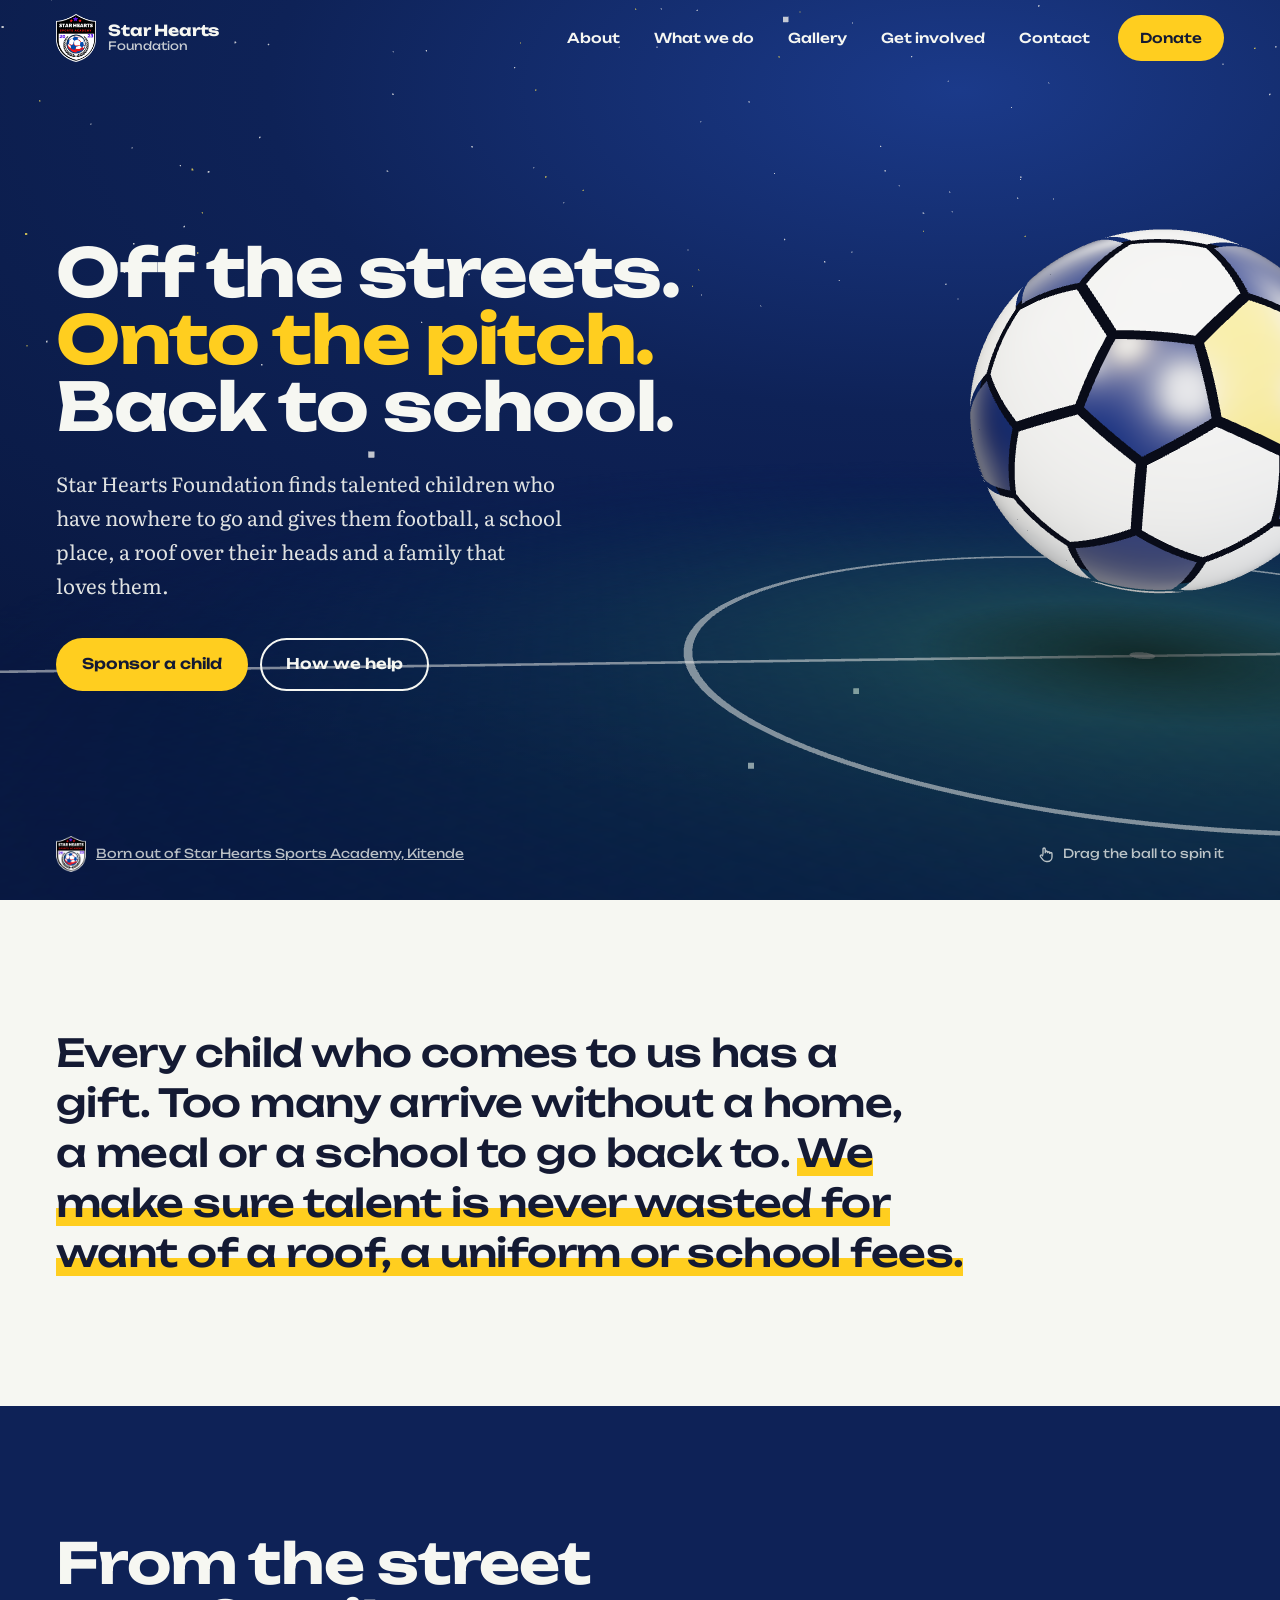
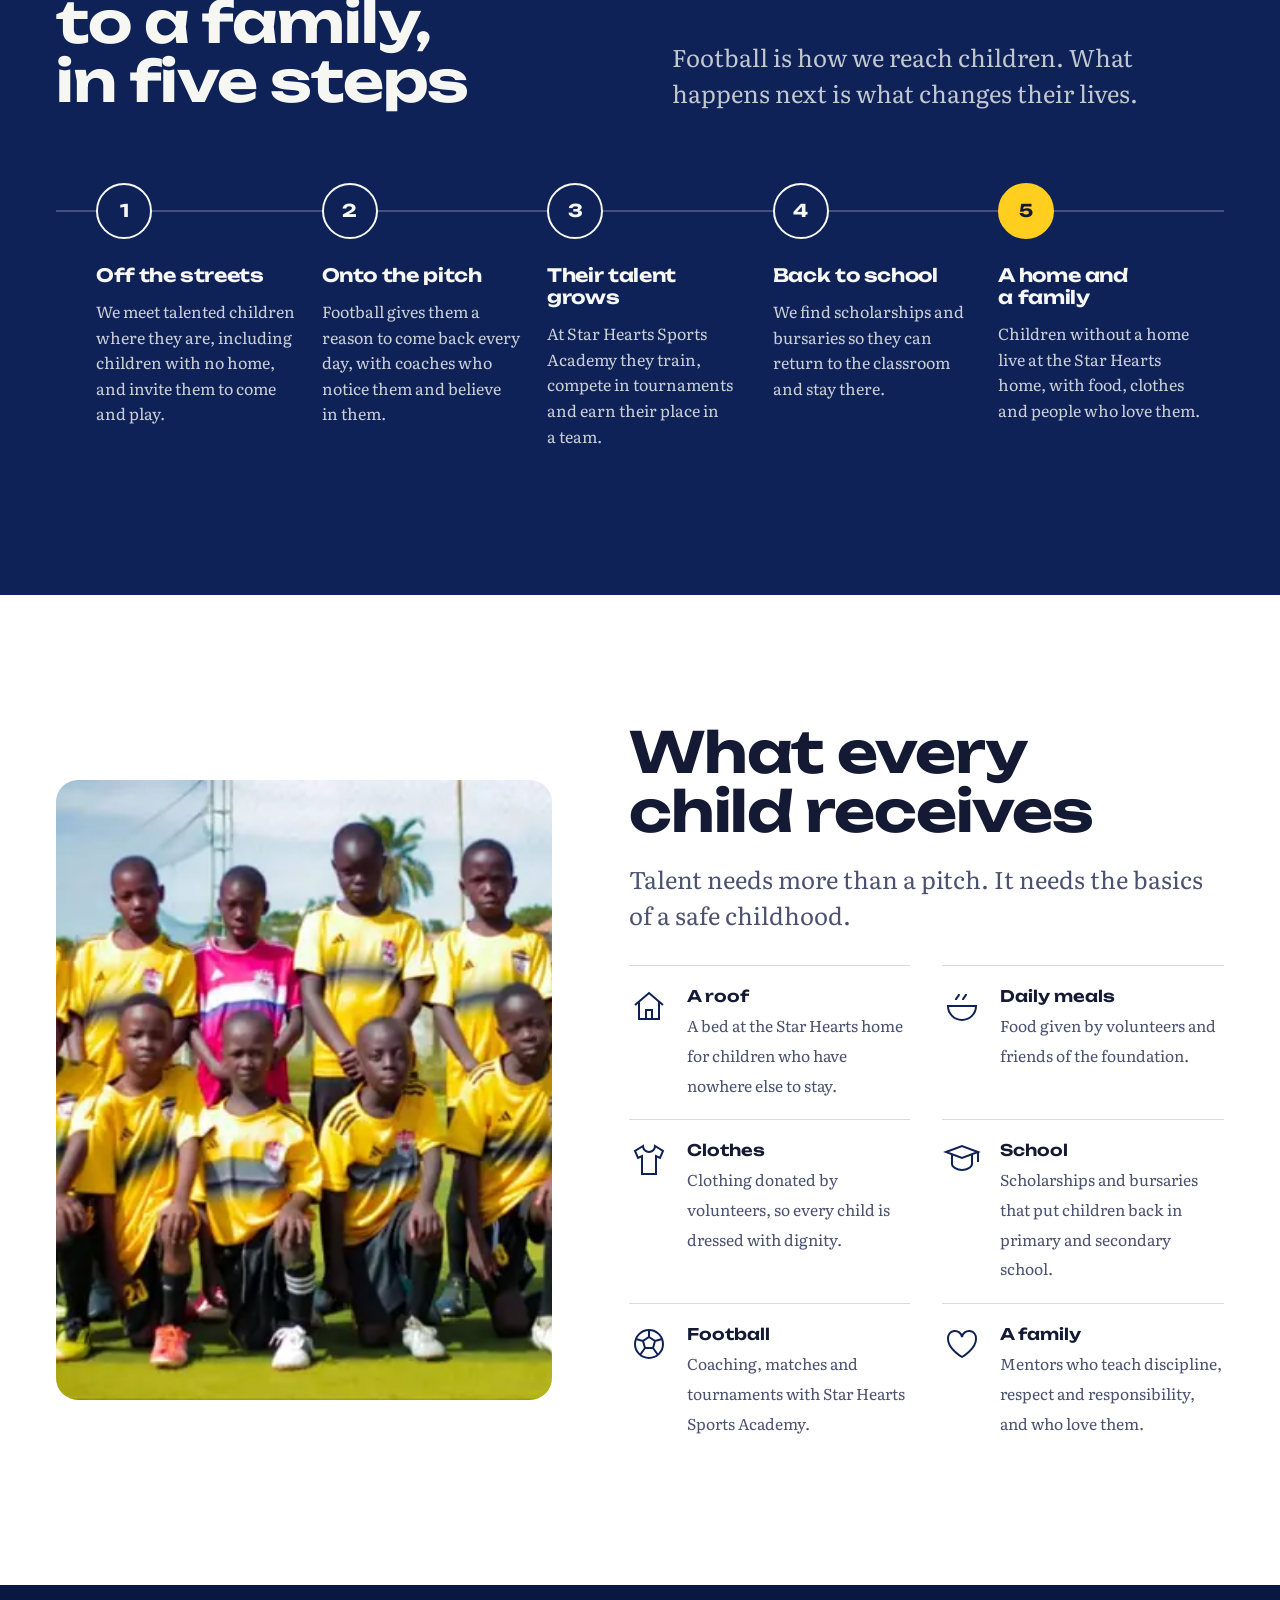
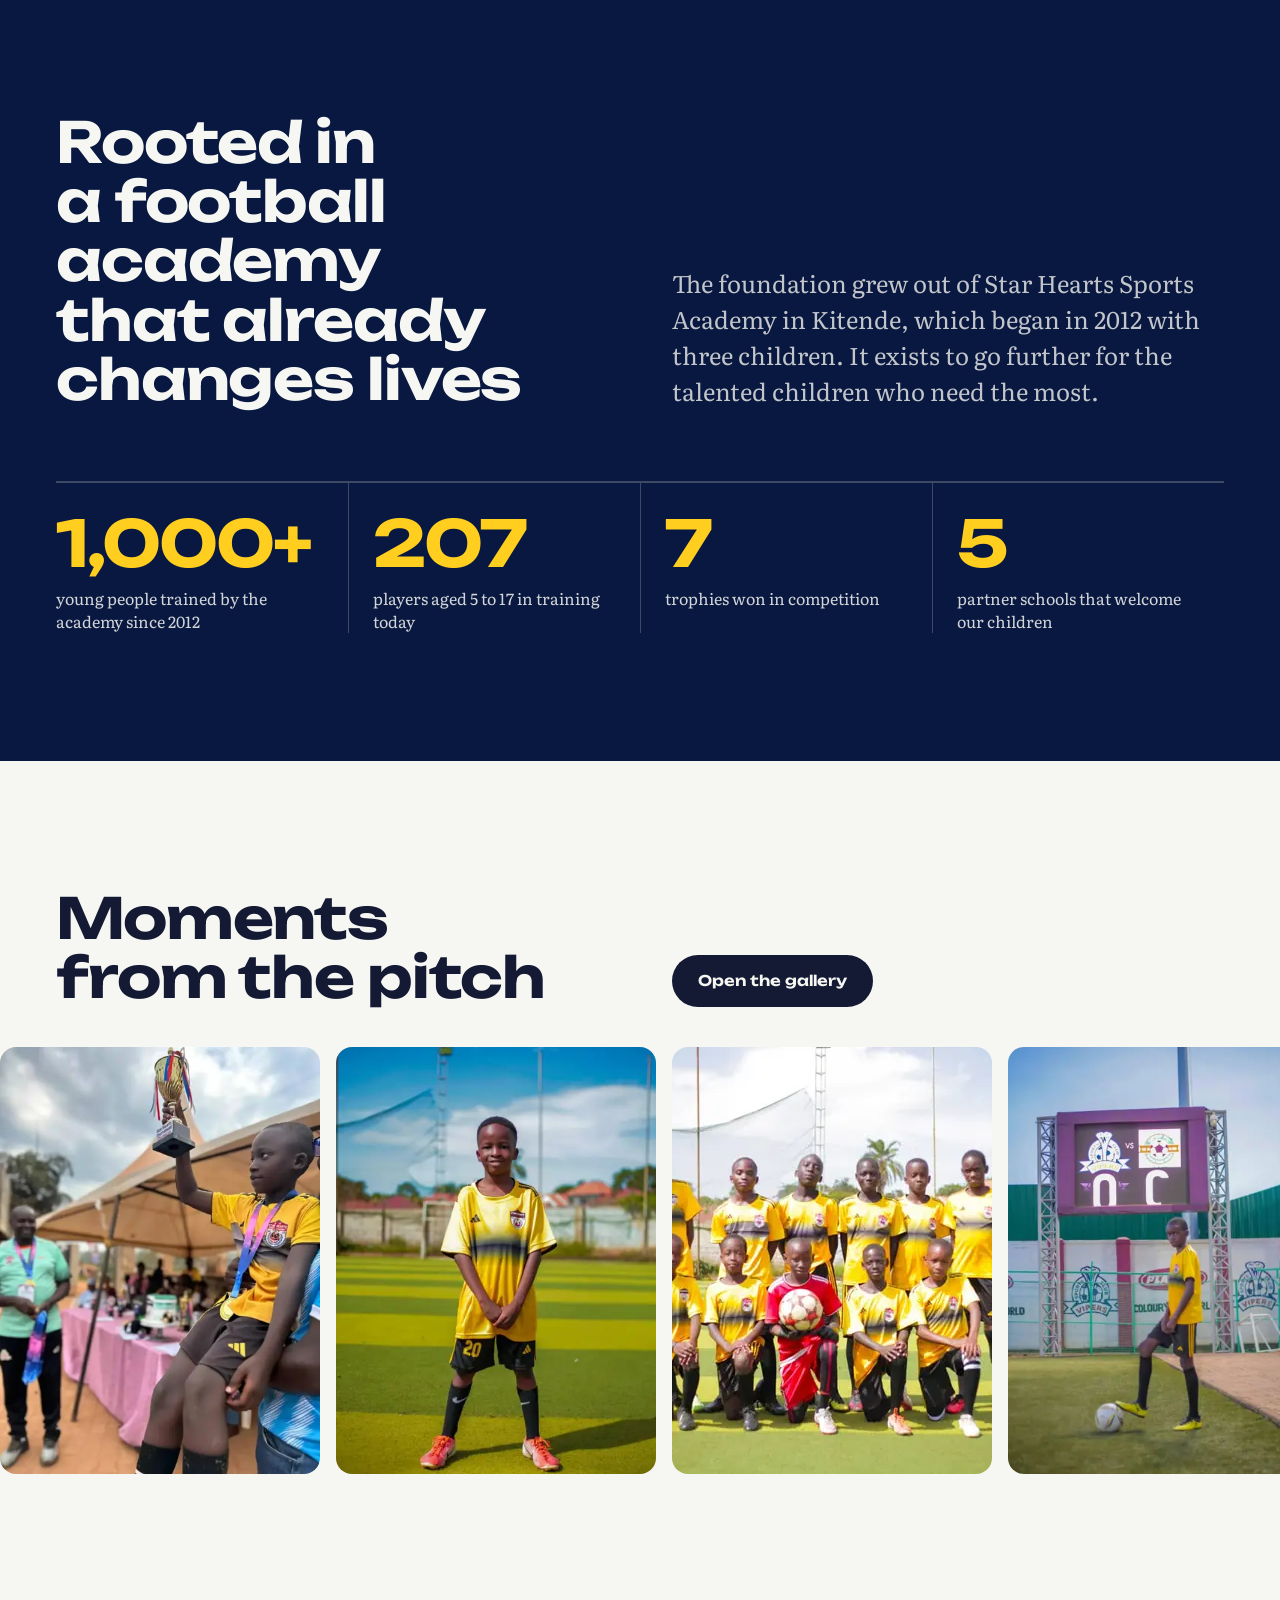
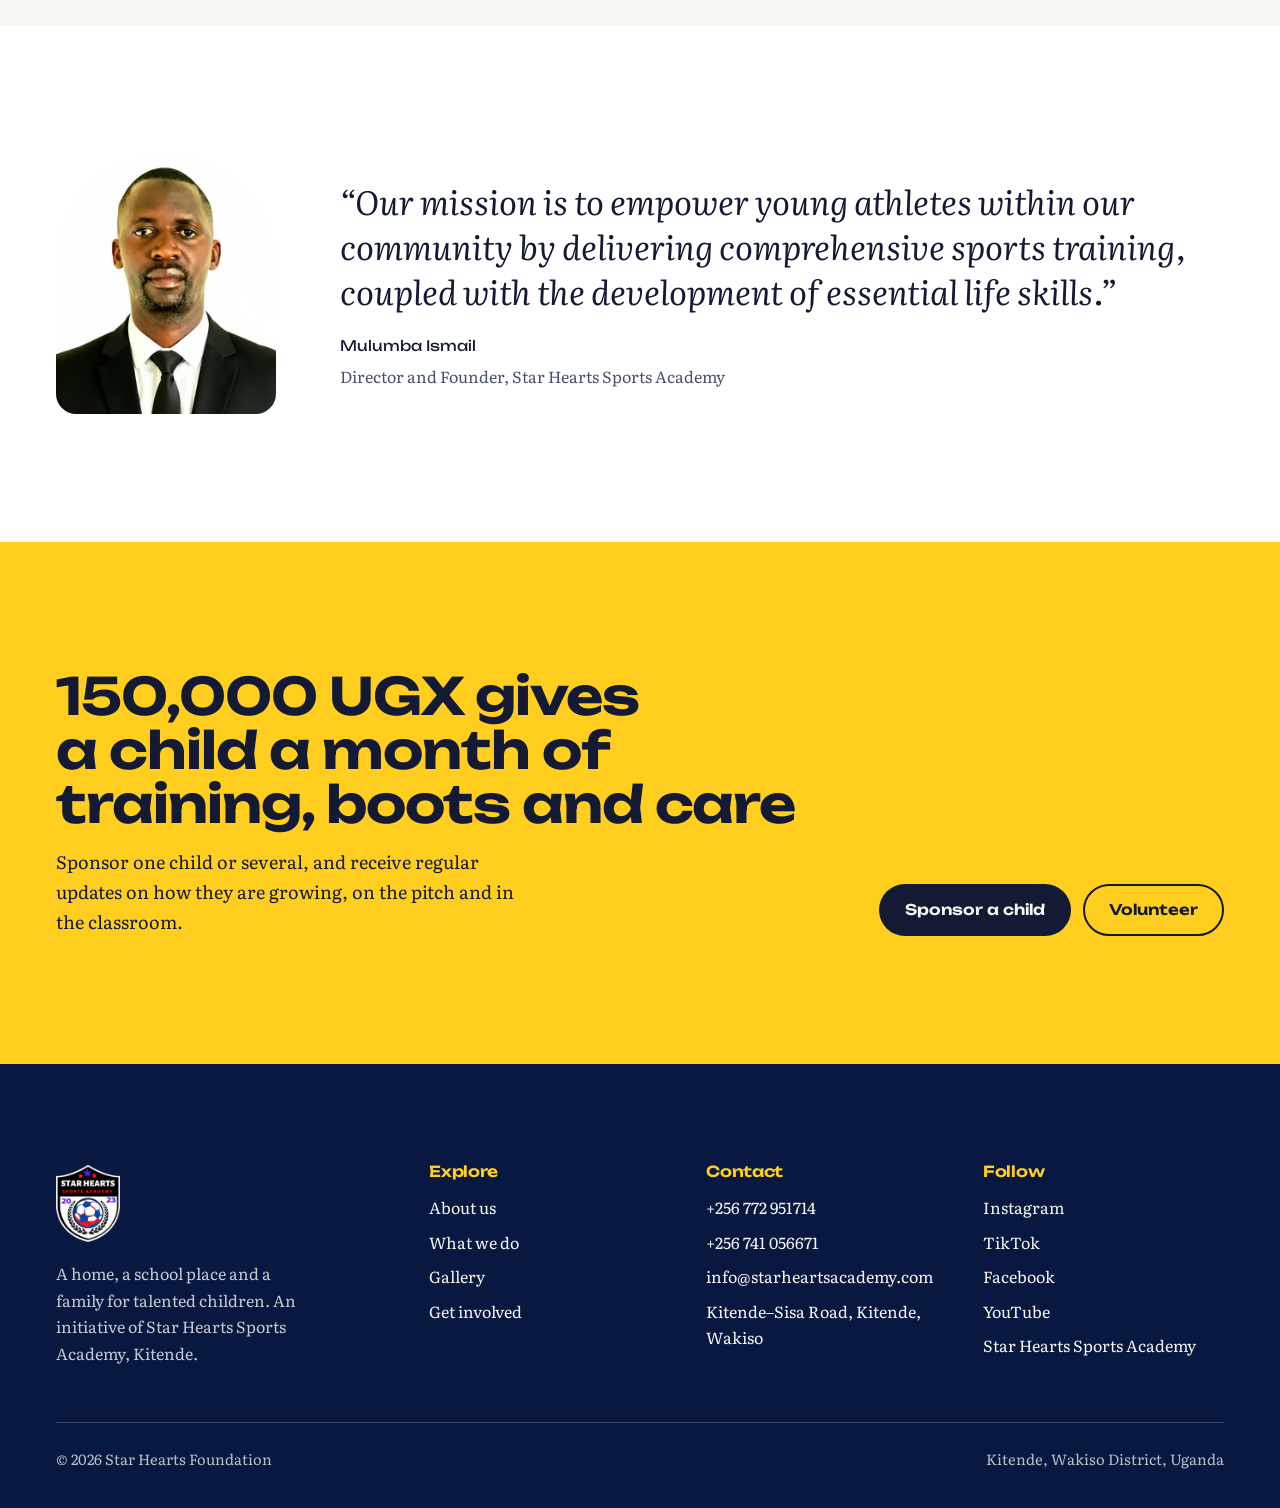
==== index.html @ da86a616 "Star Hearts Foundation website Co-Authored-By: Claude Opus 5.5 <noreply@anthropic.com> Claude-Sessio" ====
<!doctype html>
<html lang="en">
<head>
<meta charset="utf-8">
<meta name="viewport" content="width=device-width, initial-scale=1">
<title>Star Hearts Foundation | Off the streets, onto the pitch, back to school</title>
<meta name="description" content="Star Hearts Foundation gives talented children in Uganda football, a school place, a roof over their heads and a family that loves them. Born out of Star Hearts Sports Academy, Kitende.">
<meta name="theme-color" content="#0e2257">
<link rel="canonical" href="https://star-hearts-foundation.vercel.app/">
<meta property="og:type" content="website">
<meta property="og:site_name" content="Star Hearts Foundation">
<meta property="og:title" content="Star Hearts Foundation | Off the streets, onto the pitch, back to school">
<meta property="og:description" content="Star Hearts Foundation gives talented children in Uganda football, a school place, a roof over their heads and a family that loves them. Born out of Star Hearts Sports Academy, Kitende.">
<meta property="og:url" content="https://star-hearts-foundation.vercel.app/">
<meta property="og:image" content="https://star-hearts-foundation.vercel.app/img/og.jpg">
<meta name="twitter:card" content="summary_large_image">
<link rel="icon" type="image/png" href="img/logo-180.png">
<link rel="apple-touch-icon" href="img/logo-180.png">
<link rel="preload" href="fonts/unbounded.woff2" as="font" type="font/woff2" crossorigin>
<link rel="preload" href="fonts/literata.woff2" as="font" type="font/woff2" crossorigin>
<link rel="stylesheet" href="css/site.css">

</head>
<body class="">
<a class="skip" href="#main">Skip to content</a>
<header class="site-header">
  <div class="wrap">
    <a class="brand" href="index.html" aria-label="Star Hearts Foundation, home">
      <img src="img/logo-180.png" alt="" width="40" height="48">
      <span>Star Hearts<small>Foundation</small></span>
    </a>
    <button class="nav-toggle" type="button" aria-expanded="false" aria-controls="site-nav">Menu</button>
    <nav class="site-nav" id="site-nav" aria-label="Main">
      <a href="about.html">About</a><a href="what-we-do.html">What we do</a><a href="gallery.html">Gallery</a><a href="get-involved.html">Get involved</a><a href="contact.html">Contact</a>
      <a class="btn btn-kit" href="get-involved.html#give">Donate</a>
    </nav>
  </div>
</header>
<main id="main">
<section class="hero" aria-labelledby="hero-title">
  <canvas id="hero-canvas" aria-label="A 3D football on a floodlit pitch. Drag to spin it." role="img"></canvas>
  <img class="hero-fallback" src="img/logo.png" alt="" width="346" height="422">
  <div class="wrap">
    <h1 id="hero-title"><span>Off the streets.</span><span>Onto the pitch.</span><span>Back to school.</span></h1>
    <p>Star Hearts Foundation finds talented children who have nowhere to go and gives them football, a school place, a roof over their heads and a family that loves them.</p>
    <div class="btn-row">
      <a class="btn btn-kit" href="get-involved.html#sponsor">Sponsor a child</a>
      <a class="btn btn-ghost" href="what-we-do.html">How we help</a>
    </div>
  </div>
  <div class="hero-foot">
    <div class="wrap">
      <a class="origin" href="https://www.starheartsacademy.com" target="_blank" rel="noopener"><img src="img/logo-180.png" alt="" width="30" height="36">Born out of Star Hearts Sports Academy, Kitende</a>
      <span class="drag-hint"><svg width="18" height="18" viewBox="0 0 24 24" fill="none" stroke="currentColor" stroke-width="1.8" aria-hidden="true"><path d="M8 13V5.5a1.5 1.5 0 013 0V11m0-1.5a1.5 1.5 0 013 0V11m0-.5a1.5 1.5 0 013 0V12m0-.5a1.5 1.5 0 013 0V16a6 6 0 01-6 6h-1.5a6 6 0 01-4.8-2.4L4.6 15.6a1.5 1.5 0 012.3-1.9L8 15"/></svg>Drag the ball to spin it</span>
    </div>
  </div>
</section>

<section class="section">
  <div class="wrap">
    <p class="statement">Every child who comes to us has a gift. Too many arrive without a home, a meal or a school to go back to. <em>We make sure talent is never wasted for want of a roof, a uniform or school fees.</em></p>
  </div>
</section>

<section class="section dark" aria-labelledby="journey-title">
  <div class="wrap">
    <div class="sec-head">
      <h2 id="journey-title" class="h-l">From the street to a family, in five steps</h2>
      <p class="lead muted">Football is how we reach children. What happens next is what changes their lives.</p>
    </div>
    <ol class="journey">
      <li><span class="dot" aria-hidden="true">1</span><div><h3>Off the streets</h3><p>We meet talented children where they are, including children with no home, and invite them to come and play.</p></div></li>
      <li><span class="dot" aria-hidden="true">2</span><div><h3>Onto the pitch</h3><p>Football gives them a reason to come back every day, with coaches who notice them and believe in them.</p></div></li>
      <li><span class="dot" aria-hidden="true">3</span><div><h3>Their talent grows</h3><p>At Star Hearts Sports Academy they train, compete in tournaments and earn their place in a team.</p></div></li>
      <li><span class="dot" aria-hidden="true">4</span><div><h3>Back to school</h3><p>We find scholarships and bursaries so they can return to the classroom and stay there.</p></div></li>
      <li><span class="dot" aria-hidden="true">5</span><div><h3>A home and a family</h3><p>Children without a home live at the Star Hearts home, with food, clothes and people who love them.</p></div></li>
    </ol>
  </div>
</section>

<section class="section paper" aria-labelledby="gets-title">
  <div class="wrap split">
    <div class="photo photo-tall"><img src="img/team_a.webp" srcset="img/team_a-s.webp 640w, img/team_a.webp 1024w" sizes="(max-width: 880px) 100vw, 45vw" width="1024" height="615" alt="A Star Hearts squad in yellow kit lined up on the training field" loading="lazy" decoding="async"></div>
    <div>
      <h2 id="gets-title" class="h-l">What every child receives</h2>
      <p class="lead muted" style="margin-top:20px">Talent needs more than a pitch. It needs the basics of a safe childhood.</p>
      <ul class="provisions">
        <li><svg viewBox="0 0 40 40" fill="none" stroke="currentColor" stroke-width="2" aria-hidden="true"><path d="M6 19L20 7l14 12M10 16v17h20V16M17 33v-9h6v9"/></svg><div><strong>A roof</strong><span>A bed at the Star Hearts home for children who have nowhere else to stay.</span></div></li>
        <li><svg viewBox="0 0 40 40" fill="none" stroke="currentColor" stroke-width="2" aria-hidden="true"><path d="M6 20h28a14 14 0 01-28 0zM14 14c0-3 3-3 3-6M21 14c0-3 3-3 3-6"/></svg><div><strong>Daily meals</strong><span>Food given by volunteers and friends of the foundation.</span></div></li>
        <li><svg viewBox="0 0 40 40" fill="none" stroke="currentColor" stroke-width="2" aria-hidden="true"><path d="M14 6l-8 5 3 7 4-2v18h14V16l4 2 3-7-8-5a6 6 0 01-12 0z"/></svg><div><strong>Clothes</strong><span>Clothing donated by volunteers, so every child is dressed with dignity.</span></div></li>
        <li><svg viewBox="0 0 40 40" fill="none" stroke="currentColor" stroke-width="2" aria-hidden="true"><path d="M4 12l16-6 16 6-16 6-16-6zM10 15v9c0 3 5 6 10 6s10-3 10-6v-9M36 12v10"/></svg><div><strong>School</strong><span>Scholarships and bursaries that put children back in primary and secondary school.</span></div></li>
        <li><svg viewBox="0 0 40 40" fill="none" stroke="currentColor" stroke-width="2" aria-hidden="true"><circle cx="20" cy="20" r="14"/><path d="M20 13l6 4-2 7h-8l-2-7 6-4zM20 6v7M33 15l-7 2M29 31l-5-7M11 31l5-7M7 15l7 2"/></svg><div><strong>Football</strong><span>Coaching, matches and tournaments with Star Hearts Sports Academy.</span></div></li>
        <li><svg viewBox="0 0 40 40" fill="none" stroke="currentColor" stroke-width="2" aria-hidden="true"><path d="M20 33S6 25 6 15a7 7 0 0114-2 7 7 0 0114 2c0 10-14 18-14 18z"/></svg><div><strong>A family</strong><span>Mentors who teach discipline, respect and responsibility, and who love them.</span></div></li>
      </ul>
    </div>
  </div>
</section>

<section class="section deep" aria-labelledby="roots-title">
  <div class="wrap">
    <div class="sec-head">
      <h2 id="roots-title" class="h-l">Rooted in a football academy that already changes lives</h2>
      <p class="lead muted">The foundation grew out of Star Hearts Sports Academy in Kitende, which began in 2012 with three children. It exists to go further for the talented children who need the most.</p>
    </div>
    <div class="numbers">
      <div><b data-count="1000" data-suffix="+">1,000+</b><span>young people trained by the academy since 2012</span></div>
      <div><b data-count="207">207</b><span>players aged 5 to 17 in training today</span></div>
      <div><b data-count="7">7</b><span>trophies won in competition</span></div>
      <div><b data-count="5">5</b><span>partner schools that welcome our children</span></div>
    </div>
  </div>
</section>

<section class="section" aria-labelledby="moments-title">
  <div class="wrap sec-head" style="margin-bottom:36px">
    <h2 id="moments-title" class="h-l">Moments from the pitch</h2>
    <div><a class="btn btn-ink" href="gallery.html">Open the gallery</a></div>
  </div>
  <div class="strip" role="list">
    <a role="listitem" href="img/trophy_lift.webp" data-lightbox data-caption="Lifting a trophy on awards day" data-alt="A young player lifts a trophy"><img src="img/trophy_lift-s.webp" width="480" height="640" alt="A young player lifts a trophy on awards day" loading="lazy" decoding="async"></a>
    <a role="listitem" href="img/p20.webp" data-lightbox data-caption="On the training field in Kitende" data-alt="A young player in Star Hearts kit"><img src="img/p20-s.webp" width="427" height="640" alt="A young player in Star Hearts kit smiles on the training field" loading="lazy" decoding="async"></a>
    <a role="listitem" href="img/team_b.webp" data-lightbox data-caption="A Star Hearts squad" data-alt="A Star Hearts squad"><img src="img/team_b-s.webp" width="640" height="427" alt="A Star Hearts squad on the carpet field" loading="lazy" decoding="async"></a>
    <a role="listitem" href="img/scoreboard.webp" data-lightbox data-caption="Matchday at the stadium" data-alt="A player with the ball in a stadium"><img src="img/scoreboard-s.webp" width="427" height="640" alt="A player controls the ball in a stadium" loading="lazy" decoding="async"></a>
    <a role="listitem" href="img/trophy_coach.webp" data-lightbox data-caption="Proud player, proud coach" data-alt="A player holding a trophy with his coach"><img src="img/trophy_coach-s.webp" width="480" height="640" alt="A player holding a trophy stands with his coach" loading="lazy" decoding="async"></a>
    <a role="listitem" href="img/pcap.webp" data-lightbox data-caption="Wearing the captain's armband" data-alt="A captain on the field"><img src="img/pcap-s.webp" width="427" height="640" alt="A young captain wearing the armband" loading="lazy" decoding="async"></a>
    <a role="listitem" href="img/medals_coach.webp" data-lightbox data-caption="Medals after a tournament" data-alt="A player wearing medals with his coach"><img src="img/medals_coach-s.webp" width="480" height="640" alt="A player wearing medals stands with his coach" loading="lazy" decoding="async"></a>
    <a role="listitem" href="img/training.webp" data-lightbox data-caption="Training session" data-alt="A young player at training"><img src="img/training-s.webp" width="321" height="640" alt="A young player during a training session" loading="lazy" decoding="async"></a>
  </div>
</section>

<section class="section paper" aria-label="A word from the founder">
  <div class="wrap quote">
    <img src="img/director.webp" srcset="img/director-s.webp 640w, img/director.webp 800w" sizes="220px" width="800" height="1000" alt="Mulumba Ismail, Director and Founder" loading="lazy" decoding="async">
    <blockquote>
      <p>“Our mission is to empower young athletes within our community by delivering comprehensive sports training, coupled with the development of essential life skills.”</p>
      <cite>Mulumba Ismail<span>Director and Founder, Star Hearts Sports Academy</span></cite>
    </blockquote>
  </div>
</section>

<section class="section kit" aria-labelledby="cta-title">
  <div class="wrap cta-band">
    <div>
      <h2 id="cta-title">150,000 UGX gives a child a month of training, boots and care</h2>
      <p>Sponsor one child or several, and receive regular updates on how they are growing, on the pitch and in the classroom.</p>
    </div>
    <div class="btn-row">
      <a class="btn btn-ink" href="get-involved.html#sponsor">Sponsor a child</a>
      <a class="btn btn-ghost" href="get-involved.html#volunteer">Volunteer</a>
    </div>
  </div>
</section>
</main>
<footer class="site-footer">
  <div class="wrap">
    <div class="foot-grid">
      <div class="foot-brand">
        <img src="img/logo-180.png" alt="Star Hearts crest" width="64" height="78" loading="lazy">
        <p>A home, a school place and a family for talented children. An initiative of Star Hearts Sports Academy, Kitende.</p>
      </div>
      <div>
        <h2>Explore</h2>
        <ul><li><a href="about.html">About us</a></li><li><a href="what-we-do.html">What we do</a></li><li><a href="gallery.html">Gallery</a></li><li><a href="get-involved.html">Get involved</a></li></ul>
      </div>
      <div>
        <h2>Contact</h2>
        <ul><li><a href="tel:+256772951714">+256 772 951714</a></li><li><a href="tel:+256741056671">+256 741 056671</a></li><li><a href="mailto:info@starheartsacademy.com">info@starheartsacademy.com</a></li><li>Kitende–Sisa Road, Kitende, Wakiso</li></ul>
      </div>
      <div>
        <h2>Follow</h2>
        <ul><li><a href="https://www.instagram.com/starhearts.foundation" rel="noopener" target="_blank">Instagram</a></li><li><a href="https://www.tiktok.com/@star.hearts.foundation" rel="noopener" target="_blank">TikTok</a></li><li><a href="https://www.facebook.com/starheartssportsacademy" rel="noopener" target="_blank">Facebook</a></li><li><a href="https://www.youtube.com/@starheartsportsacademy" rel="noopener" target="_blank">YouTube</a></li><li><a href="https://www.starheartsacademy.com" rel="noopener" target="_blank">Star Hearts Sports Academy</a></li></ul>
      </div>
    </div>
    <div class="foot-base"><p>&copy; <span class="year">2026</span> Star Hearts Foundation</p><p>Kitende, Wakiso District, Uganda</p></div>
  </div>
</footer>
<div id="lightbox" hidden role="dialog" aria-modal="true" aria-label="Photo viewer">
  <button class="icon-btn lb-close" type="button" aria-label="Close photo viewer"><svg viewBox="0 0 24 24" fill="none" stroke="currentColor" stroke-width="2" aria-hidden="true"><path d="M6 6l12 12M18 6L6 18"/></svg></button>
  <button class="icon-btn lb-prev" type="button" aria-label="Previous photo"><svg viewBox="0 0 24 24" fill="none" stroke="currentColor" stroke-width="2" aria-hidden="true"><path d="M15 5l-7 7 7 7"/></svg></button>
  <img alt="">
  <button class="icon-btn lb-next" type="button" aria-label="Next photo"><svg viewBox="0 0 24 24" fill="none" stroke="currentColor" stroke-width="2" aria-hidden="true"><path d="M9 5l7 7-7 7"/></svg></button>
  <p class="lb-caption"></p>
</div>
<script type="module" src="js/main.js"></script>
</body>
</html>
---- css/site.css ----
@font-face { font-family: "Unbounded"; src: url(/fonts/unbounded.woff2) format("woff2"); font-weight: 200 900; font-display: swap; }
@font-face { font-family: "Literata"; src: url(/fonts/literata.woff2) format("woff2"); font-weight: 200 900; font-style: normal; font-display: swap; }
@font-face { font-family: "Literata"; src: url(/fonts/literata-italic.woff2) format("woff2"); font-weight: 200 900; font-style: italic; font-display: swap; }

:root {
  --night: #0e2257;
  --night-deep: #091840;
  --kit: #ffce1f;
  --kit-deep: #f2b800;
  --chalk: #f6f7f2;
  --paper: #ffffff;
  --ink: #141a33;
  --muted: #4b5170;
  --red: #e3263a;
  --line: rgba(20, 26, 51, 0.16);
  --line-dark: rgba(246, 247, 242, 0.22);
  --display: "Unbounded", "Arial Black", system-ui, sans-serif;
  --text: "Literata", Georgia, "Times New Roman", serif;
  --wrap: 1200px;
  --gutter: clamp(20px, 5vw, 56px);
  --r-photo: 22px;
}

*, *::before, *::after { box-sizing: border-box; }
html { scroll-behavior: smooth; -webkit-text-size-adjust: 100%; }
@media (prefers-reduced-motion: reduce) { html { scroll-behavior: auto; } }
body { margin: 0; font-family: var(--text); font-size: 1.125rem; line-height: 1.65; color: var(--ink); background: var(--chalk); text-rendering: optimizeLegibility; }
img { display: block; max-width: 100%; height: auto; }
a { color: inherit; }
h1, h2, h3, h4 { font-family: var(--display); font-weight: 650; line-height: 1.05; letter-spacing: -0.02em; margin: 0; text-wrap: balance; }
p { margin: 0; text-wrap: pretty; }
:focus-visible { outline: 3px solid var(--kit); outline-offset: 3px; border-radius: 6px; }
.skip { position: absolute; left: 12px; top: -60px; background: var(--kit); color: var(--ink); padding: 10px 16px; border-radius: 999px; font-family: var(--display); font-size: 0.875rem; z-index: 100; text-decoration: none; }
.skip:focus { top: 12px; }
.wrap { width: min(var(--wrap), 100% - 2 * var(--gutter)); margin-inline: auto; }
.visually-hidden { position: absolute !important; width: 1px; height: 1px; overflow: hidden; clip: rect(0 0 0 0); white-space: nowrap; }

/* ---------- Header ---------- */
.site-header { position: fixed; inset: 0 0 auto 0; z-index: 50; color: var(--chalk); transition: background-color .3s, box-shadow .3s; }
.site-header .wrap { display: flex; align-items: center; justify-content: space-between; gap: 24px; height: 76px; }
body.scrolled .site-header, body.menu-open .site-header, .page-light .site-header { background: rgba(9, 24, 64, 0.94); backdrop-filter: blur(10px); box-shadow: 0 1px 0 var(--line-dark); }
.brand { display: flex; align-items: center; gap: 12px; text-decoration: none; }
.brand img { width: 40px; height: 48px; object-fit: contain; }
.brand span { font-family: var(--display); font-weight: 700; font-size: 0.95rem; line-height: 1.1; letter-spacing: -0.01em; }
.brand small { display: block; font-weight: 400; font-size: 0.72rem; opacity: 0.8; letter-spacing: 0; }
.site-nav { display: flex; align-items: center; gap: 6px; }
.site-nav a { font-family: var(--display); font-size: 0.85rem; font-weight: 500; text-decoration: none; padding: 10px 14px; border-radius: 999px; }
.site-nav a:hover { background: rgba(246, 247, 242, 0.1); }
.site-nav a[aria-current="page"] { background: rgba(246, 247, 242, 0.14); }
.site-nav .btn { margin-left: 8px; }
.nav-toggle { display: none; background: none; border: 1px solid var(--line-dark); color: inherit; border-radius: 999px; padding: 10px 16px; font-family: var(--display); font-size: 0.85rem; cursor: pointer; }
@media (max-width: 960px) {
  .nav-toggle { display: inline-flex; }
  .site-nav { position: fixed; inset: 76px 0 auto 0; flex-direction: column; align-items: stretch; gap: 4px; padding: 16px var(--gutter) 28px; background: var(--night-deep); box-shadow: 0 1px 0 var(--line-dark); display: none; }
  body.menu-open .site-nav { display: flex; }
  .site-nav a { font-size: 1.05rem; padding: 14px 16px; }
  .site-nav .btn { margin: 8px 0 0; justify-content: center; }
}

/* ---------- Buttons ---------- */
.btn { display: inline-flex; align-items: center; gap: 10px; min-height: 48px; padding: 12px 24px; border-radius: 999px; font-family: var(--display); font-weight: 600; font-size: 0.92rem; text-decoration: none; border: 2px solid transparent; cursor: pointer; transition: transform .15s, background-color .2s, color .2s; }
.btn:active { transform: translateY(1px); }
.btn-kit { background: var(--kit); color: var(--ink); }
.btn-kit:hover { background: var(--kit-deep); }
.btn-ghost { border-color: currentColor; color: inherit; background: transparent; }
.btn-ghost:hover { background: rgba(246, 247, 242, 0.1); }
.on-light .btn-ghost:hover { background: rgba(20, 26, 51, 0.06); }
.btn-ink { background: var(--ink); color: var(--chalk); }
.btn-ink:hover { background: var(--night); }
.site-nav .btn-kit { color: var(--ink); padding: 10px 20px; min-height: 44px; }
.btn-row { display: flex; flex-wrap: wrap; gap: 12px; }

/* ---------- Sections ---------- */
.section { padding-block: clamp(72px, 10vw, 136px); }
.dark { background: var(--night); color: var(--chalk); }
.deep { background: var(--night-deep); color: var(--chalk); }
.kit { background: var(--kit); color: var(--ink); }
.paper { background: var(--paper); }
.h-xl { font-size: clamp(2.5rem, 6.2vw, 5.2rem); }
.h-l { font-size: clamp(2rem, 4.4vw, 3.6rem); }
.h-m { font-size: clamp(1.5rem, 2.6vw, 2.2rem); }
.h-s { font-size: 1.2rem; line-height: 1.2; }
.lead { font-size: clamp(1.2rem, 1.9vw, 1.5rem); line-height: 1.5; }
.muted { color: var(--muted); }
.dark .muted, .deep .muted { color: rgba(246, 247, 242, 0.78); }
.measure { max-width: 62ch; }
.stack > * + * { margin-top: 1.1em; }
.sec-head { display: grid; grid-template-columns: minmax(0, 1fr) minmax(0, 1fr); gap: clamp(24px, 5vw, 80px); align-items: end; margin-bottom: clamp(40px, 6vw, 72px); }
@media (max-width: 820px) { .sec-head { grid-template-columns: 1fr; align-items: start; } }

/* The chalk halfway line: a section divider with a centre spot. */
.halfway { position: relative; height: 2px; background: var(--line); margin: 0; border: 0; }
.halfway::after { content: ""; position: absolute; left: 50%; top: 50%; width: 56px; height: 56px; border: 2px solid var(--line); border-radius: 50%; transform: translate(-50%, -50%); background: var(--chalk); }
.dark .halfway, .deep .halfway { background: var(--line-dark); }

/* ---------- Home hero ---------- */
.hero { position: relative; min-height: 100svh; display: flex; align-items: center; overflow: hidden; color: var(--chalk);
  background: radial-gradient(120% 80% at 75% 10%, #1b3a8a 0%, var(--night) 45%, var(--night-deep) 100%); }
#hero-canvas { position: absolute; inset: 0; width: 100%; height: 100%; touch-action: pan-y; cursor: grab; opacity: 0; transition: opacity 1.2s ease; }
#hero-canvas.ready { opacity: 1; }
#hero-canvas.grabbing { cursor: grabbing; }
.hero-fallback { display: none; position: absolute; right: 8%; top: 50%; width: min(34vw, 380px); transform: translateY(-50%); opacity: .9; }
.no-webgl .hero-fallback { display: block; }
.hero .wrap { position: relative; z-index: 2; pointer-events: none; padding-block: 140px 110px; }
.hero .wrap > * { pointer-events: auto; }
.hero h1 { font-size: clamp(2.4rem, 5.2vw, 4.6rem); line-height: 1; max-width: 11.5ch; font-weight: 700; }
.hero h1 span { display: block; }
.hero h1 span:nth-child(2) { color: var(--kit); }
.hero p { max-width: 34rem; margin-top: 28px; font-size: clamp(1.1rem, 1.6vw, 1.3rem); color: rgba(246, 247, 242, 0.9); }
.hero .btn-row { margin-top: 36px; }
.hero-foot { position: absolute; z-index: 2; left: 0; right: 0; bottom: 28px; }
.hero-foot .wrap { display: flex; justify-content: space-between; align-items: center; gap: 16px; padding: 0; font-family: var(--display); font-size: 0.78rem; color: rgba(246, 247, 242, 0.75); }
.hero-foot img { width: 30px; height: 36px; object-fit: contain; }
.hero-foot .origin { display: flex; align-items: center; gap: 10px; }
.drag-hint { display: flex; align-items: center; gap: 8px; }
@media (max-width: 1099px) {
  .hero { align-items: flex-end; }
  .hero-foot { display: none; }
  .hero .wrap { padding-top: 40svh; padding-bottom: 72px; }
  .hero-foot .wrap { justify-content: flex-start; }
  .hero-foot { bottom: 22px; }
  .drag-hint { display: none; }
}
.hero-noscript .wrap { padding-top: 140px; }

/* ---------- Page hero (inner pages) ---------- */
.page-hero { position: relative; overflow: hidden; color: var(--chalk); background: var(--night); padding: 170px 0 clamp(72px, 9vw, 120px); }
.page-hero::before { content: ""; position: absolute; width: 640px; height: 640px; right: -180px; top: -120px; border: 2px solid var(--line-dark); border-radius: 50%; }
.page-hero::after { content: ""; position: absolute; left: 0; right: 0; bottom: 0; height: 2px; background: var(--line-dark); }
.page-hero .wrap { position: relative; }
.page-hero h1 { font-size: clamp(2.4rem, 5.6vw, 4.6rem); max-width: 16ch; }
.page-hero p { margin-top: 24px; max-width: 40rem; font-size: clamp(1.1rem, 1.6vw, 1.3rem); color: rgba(246, 247, 242, 0.88); }
.page-hero .crumb { font-family: var(--display); font-size: 0.85rem; color: var(--kit); margin-bottom: 20px; display: inline-block; text-decoration: none; }

/* ---------- Statement ---------- */
.statement { font-family: var(--display); font-weight: 500; font-size: clamp(1.5rem, 3vw, 2.5rem); line-height: 1.3; letter-spacing: -0.015em; max-width: 30ch; text-wrap: balance; }
.statement em { font-style: normal; background: linear-gradient(transparent 62%, var(--kit) 62%); }

/* ---------- Journey (a real sequence) ---------- */
.journey { position: relative; display: grid; grid-template-columns: repeat(5, minmax(0, 1fr)); gap: 0; counter-reset: step; }
.journey::before { content: ""; position: absolute; left: 0; right: 0; top: 27px; height: 2px; background: var(--line-dark); }
.journey li { list-style: none; position: relative; padding: 0 22px 0 0; }
.journey .dot { position: relative; width: 56px; height: 56px; border-radius: 50%; display: grid; place-items: center; font-family: var(--display); font-weight: 700; font-size: 1.1rem; background: var(--night); border: 2px solid var(--chalk); color: var(--chalk); margin-bottom: 26px; }
.journey li:last-child .dot { background: var(--kit); border-color: var(--kit); color: var(--ink); }
.journey h3 { font-size: 1.15rem; line-height: 1.2; margin-bottom: 12px; }
.journey p { font-size: 1rem; line-height: 1.6; color: rgba(246, 247, 242, 0.82); }
.journey ol { margin: 0; padding: 0; }
@media (max-width: 960px) {
  .journey { grid-template-columns: 1fr; gap: 34px; padding-left: 0; }
  .journey::before { left: 27px; right: auto; top: 0; bottom: 0; width: 2px; height: auto; }
  .journey li { display: grid; grid-template-columns: 56px 1fr; column-gap: 22px; padding: 0; }
  .journey .dot { margin: 0; grid-row: span 2; }
}

/* ---------- Provisions (split with photo) ---------- */
.split { display: grid; grid-template-columns: minmax(0, 5fr) minmax(0, 6fr); gap: clamp(32px, 6vw, 88px); align-items: center; }
.split.flip { grid-template-columns: minmax(0, 6fr) minmax(0, 5fr); }
.split.flip > :first-child { order: 2; }
@media (max-width: 880px) { .split, .split.flip { grid-template-columns: 1fr; } .split.flip > :first-child { order: 0; } }
.photo { border-radius: var(--r-photo); overflow: hidden; background: var(--night); }
.photo img { width: 100%; height: 100%; object-fit: cover; }
.photo-tall { aspect-ratio: 4 / 5; }
.photo-wide { aspect-ratio: 16 / 10; }
.provisions { list-style: none; margin: 32px 0 0; padding: 0; display: grid; grid-template-columns: repeat(2, minmax(0, 1fr)); gap: 0 32px; }
.provisions li { display: grid; grid-template-columns: 44px 1fr; gap: 14px; padding: 20px 0; border-top: 1px solid var(--line); }
.provisions svg { width: 40px; height: 40px; color: var(--night); }
.provisions strong { font-family: var(--display); font-weight: 600; font-size: 1rem; display: block; line-height: 1.25; margin-bottom: 4px; }
.provisions span { font-size: 0.98rem; color: var(--muted); line-height: 1.5; }
@media (max-width: 560px) { .provisions { grid-template-columns: 1fr; } }

/* ---------- Numbers ---------- */
.numbers { display: grid; grid-template-columns: repeat(4, minmax(0, 1fr)); gap: 0; border-top: 2px solid var(--line-dark); }
.numbers div { padding: 28px 24px 0 0; }
.numbers div + div { padding-left: 24px; border-left: 1px solid var(--line-dark); }
.numbers b { display: block; font-family: var(--display); font-weight: 700; font-size: clamp(2.4rem, 5vw, 4.2rem); line-height: 1; color: var(--kit); letter-spacing: -0.03em; }
.numbers span { display: block; margin-top: 12px; font-size: 1rem; line-height: 1.45; color: rgba(246, 247, 242, 0.85); }
@media (max-width: 820px) { .numbers { grid-template-columns: repeat(2, minmax(0, 1fr)); } .numbers div:nth-child(3) { padding-left: 0; border-left: 0; } .numbers div { padding-bottom: 24px; } }

/* ---------- Photo strip ---------- */
.strip { display: grid; grid-auto-flow: column; grid-auto-columns: clamp(220px, 26vw, 320px); gap: 16px; overflow-x: auto; scroll-snap-type: x mandatory; padding: 4px var(--gutter) 24px; scrollbar-width: thin; }
.strip a { scroll-snap-align: start; border-radius: 16px; overflow: hidden; aspect-ratio: 3 / 4; background: var(--night); }
.strip img { width: 100%; height: 100%; object-fit: cover; transition: transform .5s ease; }
.strip a:hover img { transform: scale(1.04); }

/* ---------- Quote ---------- */
.quote { display: grid; grid-template-columns: 220px 1fr; gap: clamp(28px, 5vw, 64px); align-items: center; }
.quote img { width: 220px; height: 260px; object-fit: cover; object-position: 50% 12%; border-radius: 120px 120px 22px 22px; }
.quote blockquote { margin: 0; }
.quote blockquote p { font-family: var(--text); font-style: italic; font-size: clamp(1.4rem, 2.6vw, 2.1rem); line-height: 1.35; }
.quote cite { display: block; margin-top: 22px; font-style: normal; font-family: var(--display); font-size: 0.9rem; }
.quote cite span { display: block; font-family: var(--text); font-size: 1rem; color: var(--muted); margin-top: 4px; }
@media (max-width: 700px) { .quote { grid-template-columns: 1fr; } .quote img { width: 160px; height: 190px; } }

/* ---------- Call to action band ---------- */
.cta-band { display: grid; grid-template-columns: minmax(0, 1.4fr) auto; gap: 32px; align-items: end; }
.cta-band h2 { font-size: clamp(1.9rem, 4vw, 3.2rem); max-width: 18ch; }
.cta-band p { margin-top: 16px; max-width: 46ch; }
@media (max-width: 820px) { .cta-band { grid-template-columns: 1fr; } }

/* ---------- Programme rows ---------- */
.programme { display: grid; grid-template-columns: 90px minmax(0, 1fr) minmax(0, 1fr); gap: clamp(20px, 4vw, 56px); padding-block: clamp(40px, 6vw, 72px); border-top: 1px solid var(--line); align-items: start; }
.programme:last-child { border-bottom: 1px solid var(--line); }
.programme .num { font-family: var(--display); font-weight: 700; font-size: 2.6rem; line-height: 1; color: var(--night); }
.programme h2 { font-size: clamp(1.6rem, 3vw, 2.4rem); margin-bottom: 18px; }
.programme ul { margin: 18px 0 0; padding-left: 1.1em; }
.programme li { margin: 6px 0; }
.programme .photo { aspect-ratio: 4 / 3; }
@media (max-width: 880px) { .programme { grid-template-columns: 1fr; } .programme .num { font-size: 2rem; } }
.home-feature { background: var(--night); color: var(--chalk); border-radius: 28px; padding: clamp(28px, 5vw, 64px); display: grid; grid-template-columns: minmax(0, 1fr) minmax(0, 1fr); gap: clamp(28px, 5vw, 64px); align-items: center; }
.home-feature .muted { color: rgba(246, 247, 242, 0.82); }
.home-feature ul { margin: 22px 0 0; padding: 0; list-style: none; }
.home-feature li { padding: 12px 0; border-top: 1px solid var(--line-dark); }
@media (max-width: 880px) { .home-feature { grid-template-columns: 1fr; } }

/* ---------- About ---------- */
.timeline { list-style: none; margin: 0; padding: 0; border-left: 2px solid var(--line); }
.timeline li { position: relative; padding: 0 0 30px 32px; }
.timeline li::before { content: ""; position: absolute; left: -9px; top: 8px; width: 16px; height: 16px; border-radius: 50%; background: var(--chalk); border: 2px solid var(--night); }
.timeline li.key::before { background: var(--kit); border-color: var(--kit); }
.timeline time { font-family: var(--display); font-weight: 600; font-size: 0.88rem; color: var(--night); }
.timeline h3 { font-size: 1.1rem; margin: 6px 0; }
.timeline p { font-size: 1rem; color: var(--muted); }
.values { display: flex; flex-wrap: wrap; gap: 10px; }
.values span { font-family: var(--display); font-size: 0.9rem; font-weight: 500; padding: 10px 18px; border-radius: 999px; border: 1.5px solid currentColor; }
.values span:first-child { background: var(--kit); border-color: var(--kit); color: var(--ink); }
.people { display: grid; grid-template-columns: repeat(3, minmax(0, 1fr)); gap: 0; border-top: 2px solid var(--ink); }
.people div { padding: 24px 24px 0 0; }
.people div + div { padding-left: 24px; border-left: 1px solid var(--line); }
.people h3 { font-size: 1.2rem; }
.people p { margin-top: 6px; color: var(--muted); font-size: 1rem; }
@media (max-width: 720px) { .people { grid-template-columns: 1fr; } .people div + div { padding-left: 0; border-left: 0; border-top: 1px solid var(--line); } .people div { padding-bottom: 20px; } }
.two-col { display: grid; grid-template-columns: repeat(2, minmax(0, 1fr)); gap: clamp(28px, 5vw, 72px); }
@media (max-width: 820px) { .two-col { grid-template-columns: 1fr; } }
.mission { border-top: 2px solid var(--ink); padding-top: 22px; }
.mission h3 { font-size: 1rem; margin-bottom: 14px; color: var(--muted); font-weight: 500; }
.mission p { font-family: var(--display); font-weight: 500; font-size: clamp(1.25rem, 2.2vw, 1.7rem); line-height: 1.35; letter-spacing: -0.01em; }
.partners { list-style: none; padding: 0; margin: 0; display: grid; grid-template-columns: repeat(auto-fit, minmax(min(240px, 100%), 1fr)); gap: 0 28px; }
.partners li { padding: 16px 0; border-top: 1px solid var(--line); font-family: var(--display); font-size: 0.98rem; font-weight: 500; }

/* ---------- Gallery ---------- */
.ring-stage { position: relative; height: clamp(380px, 52vw, 560px); perspective: 1400px; overflow: hidden; cursor: grab; touch-action: pan-y; user-select: none; }
.ring-stage:active { cursor: grabbing; }
.ring { position: absolute; left: 50%; top: 50%; width: 0; height: 0; transform-style: preserve-3d; }
.ring-card { position: absolute; width: clamp(180px, 22vw, 260px); aspect-ratio: 3 / 4; left: calc(clamp(180px, 22vw, 260px) / -2); top: calc(clamp(180px, 22vw, 260px) * -0.667); border-radius: 18px; overflow: hidden; backface-visibility: hidden; box-shadow: 0 30px 60px rgba(0, 0, 0, 0.35); }
.ring-card img { width: 100%; height: 100%; object-fit: cover; pointer-events: none; }
.ring-controls { display: flex; justify-content: center; gap: 12px; margin-top: 12px; }
.icon-btn { width: 52px; height: 52px; border-radius: 50%; display: grid; place-items: center; background: transparent; color: inherit; border: 2px solid currentColor; cursor: pointer; }
.icon-btn:hover { background: rgba(246, 247, 242, 0.12); }
.icon-btn svg { width: 22px; height: 22px; }
.filters { display: flex; flex-wrap: wrap; gap: 10px; margin-bottom: 32px; }
.filters button { font-family: var(--display); font-size: 0.88rem; padding: 10px 18px; border-radius: 999px; border: 1.5px solid var(--ink); background: transparent; color: var(--ink); cursor: pointer; min-height: 44px; }
.filters button[aria-pressed="true"] { background: var(--ink); color: var(--chalk); }
.masonry { columns: 3 300px; column-gap: 16px; }
.masonry figure { margin: 0 0 16px; break-inside: avoid; }
.masonry a { display: block; border-radius: 16px; overflow: hidden; background: var(--night); }
.masonry img { width: 100%; transition: transform .5s ease; }
.masonry a:hover img { transform: scale(1.03); }
.masonry figcaption { font-size: 0.95rem; color: var(--muted); padding: 8px 2px 0; }
#lightbox { position: fixed; inset: 0; z-index: 90; background: rgba(6, 14, 38, 0.94); display: grid; grid-template-columns: 72px 1fr 72px; grid-template-rows: 1fr auto; align-items: center; justify-items: center; padding: 24px; }
#lightbox[hidden] { display: none; }
#lightbox img { grid-column: 2; max-height: 80vh; max-width: 100%; width: auto; border-radius: 12px; }
#lightbox .lb-caption { grid-column: 1 / -1; color: var(--chalk); padding-top: 16px; text-align: center; }
#lightbox .icon-btn { color: var(--chalk); }
.lb-close { position: absolute; top: 20px; right: 20px; }
body.lb-open { overflow: hidden; }

/* ---------- Get involved ---------- */
.tiers { display: grid; grid-template-columns: repeat(4, minmax(0, 1fr)); gap: 16px; }
.tier { display: flex; flex-direction: column; gap: 10px; padding: 26px 22px; border-radius: 22px; background: var(--paper); border: 1.5px solid var(--line); }
.tier b { font-family: var(--display); font-size: clamp(1.5rem, 2.4vw, 2rem); line-height: 1; letter-spacing: -0.02em; }
.tier small { font-family: var(--display); font-size: 0.8rem; color: var(--muted); }
.tier p { font-size: 1rem; line-height: 1.5; flex: 1; }
.tier .btn { align-self: flex-start; min-height: 44px; padding: 10px 18px; font-size: 0.85rem; }
.tier.featured { background: var(--night); color: var(--chalk); border-color: var(--night); }
.tier.featured small { color: var(--kit); }
@media (max-width: 980px) { .tiers { grid-template-columns: repeat(2, minmax(0, 1fr)); } }
@media (max-width: 560px) { .tiers { grid-template-columns: 1fr; } }
.ways { display: grid; grid-template-columns: repeat(3, minmax(0, 1fr)); gap: 0; border-top: 2px solid var(--line-dark); }
.ways > div { padding: 28px 28px 0 0; }
.ways > div + div { padding-left: 28px; border-left: 1px solid var(--line-dark); }
.ways h3 { font-size: 1.3rem; margin-bottom: 12px; }
.ways ul { margin: 14px 0 0; padding-left: 1.1em; }
@media (max-width: 880px) { .ways { grid-template-columns: 1fr; } .ways > div + div { padding-left: 0; border-left: 0; border-top: 1px solid var(--line-dark); } .ways > div { padding-bottom: 24px; } }
.faq details { border-top: 1px solid var(--line); padding: 4px 0; }
.faq details:last-child { border-bottom: 1px solid var(--line); }
.faq summary { cursor: pointer; list-style: none; font-family: var(--display); font-weight: 600; font-size: 1.05rem; padding: 18px 40px 18px 0; position: relative; }
.faq summary::-webkit-details-marker { display: none; }
.faq summary::after { content: "+"; position: absolute; right: 4px; top: 12px; font-size: 1.6rem; font-weight: 400; }
.faq details[open] summary::after { content: "\2212"; }
.faq details p { padding: 0 0 20px; color: var(--muted); max-width: 62ch; }

/* ---------- Contact ---------- */
.contact-grid { display: grid; grid-template-columns: minmax(0, 1fr) minmax(0, 1.2fr); gap: clamp(32px, 6vw, 88px); }
@media (max-width: 880px) { .contact-grid { grid-template-columns: 1fr; } }
.details dl { margin: 0; }
.details dt { font-family: var(--display); font-size: 0.85rem; color: var(--muted); margin-top: 24px; }
.details dd { margin: 6px 0 0; font-size: 1.15rem; }
.details dd a { text-decoration-thickness: 1px; text-underline-offset: 3px; }
.form { background: var(--paper); border-radius: 26px; padding: clamp(24px, 4vw, 44px); border: 1.5px solid var(--line); display: grid; gap: 18px; }
.form label { font-family: var(--display); font-size: 0.88rem; font-weight: 500; display: grid; gap: 8px; }
.form input, .form select, .form textarea { font: inherit; font-family: var(--text); font-size: 1.05rem; padding: 14px 16px; border-radius: 14px; border: 1.5px solid rgba(20, 26, 51, 0.35); background: var(--chalk); color: var(--ink); min-height: 50px; }
.form textarea { min-height: 140px; resize: vertical; }
.form input:focus, .form select:focus, .form textarea:focus { outline: 3px solid var(--kit); outline-offset: 1px; border-color: var(--ink); }
.form .row { display: grid; grid-template-columns: 1fr 1fr; gap: 18px; }
@media (max-width: 560px) { .form .row { grid-template-columns: 1fr; } }
.form-note { font-size: 0.98rem; color: var(--muted); min-height: 1.5em; }

/* ---------- Footer ---------- */
.site-footer { background: var(--night-deep); color: var(--chalk); padding: clamp(64px, 8vw, 100px) 0 36px; }
.foot-grid { display: grid; grid-template-columns: 1.4fr 1fr 1fr 1fr; gap: 36px; }
.foot-grid h2 { font-size: 0.95rem; font-weight: 600; margin-bottom: 14px; color: var(--kit); }
.foot-grid ul { list-style: none; margin: 0; padding: 0; }
.foot-grid li { margin: 8px 0; font-size: 1rem; }
.foot-grid a { text-decoration: none; }
.foot-grid a:hover { text-decoration: underline; text-underline-offset: 3px; }
.foot-brand img { width: 64px; height: 78px; object-fit: contain; margin-bottom: 18px; }
.foot-brand p { font-size: 1rem; color: rgba(246, 247, 242, 0.8); max-width: 30ch; }
.foot-base { margin-top: 56px; padding-top: 24px; border-top: 1px solid var(--line-dark); display: flex; flex-wrap: wrap; justify-content: space-between; gap: 12px; font-size: 0.92rem; color: rgba(246, 247, 242, 0.75); }
@media (max-width: 880px) { .foot-grid { grid-template-columns: 1fr 1fr; } .foot-brand { grid-column: 1 / -1; } }

/* Reveal: one orchestrated entrance in the hero only. */
@media (prefers-reduced-motion: no-preference) {
  .hero h1 span, .hero p, .hero .btn-row { animation: rise .9s cubic-bezier(.2, .7, .2, 1) both; }
  .hero h1 span:nth-child(2) { animation-delay: .12s; }
  .hero h1 span:nth-child(3) { animation-delay: .24s; }
  .hero p { animation-delay: .42s; }
  .hero .btn-row { animation-delay: .55s; }
  @keyframes rise { from { opacity: 0; transform: translateY(24px); } to { opacity: 1; transform: none; } }
}

.not-found { min-height: 100svh; display: grid; place-items: center; text-align: center; background: var(--night); color: var(--chalk); padding: 120px 24px; }
.not-found h1 { font-size: clamp(2.2rem, 6vw, 4.4rem); max-width: 14ch; margin-inline: auto; }
.not-found p { margin: 20px auto 32px; max-width: 36ch; }
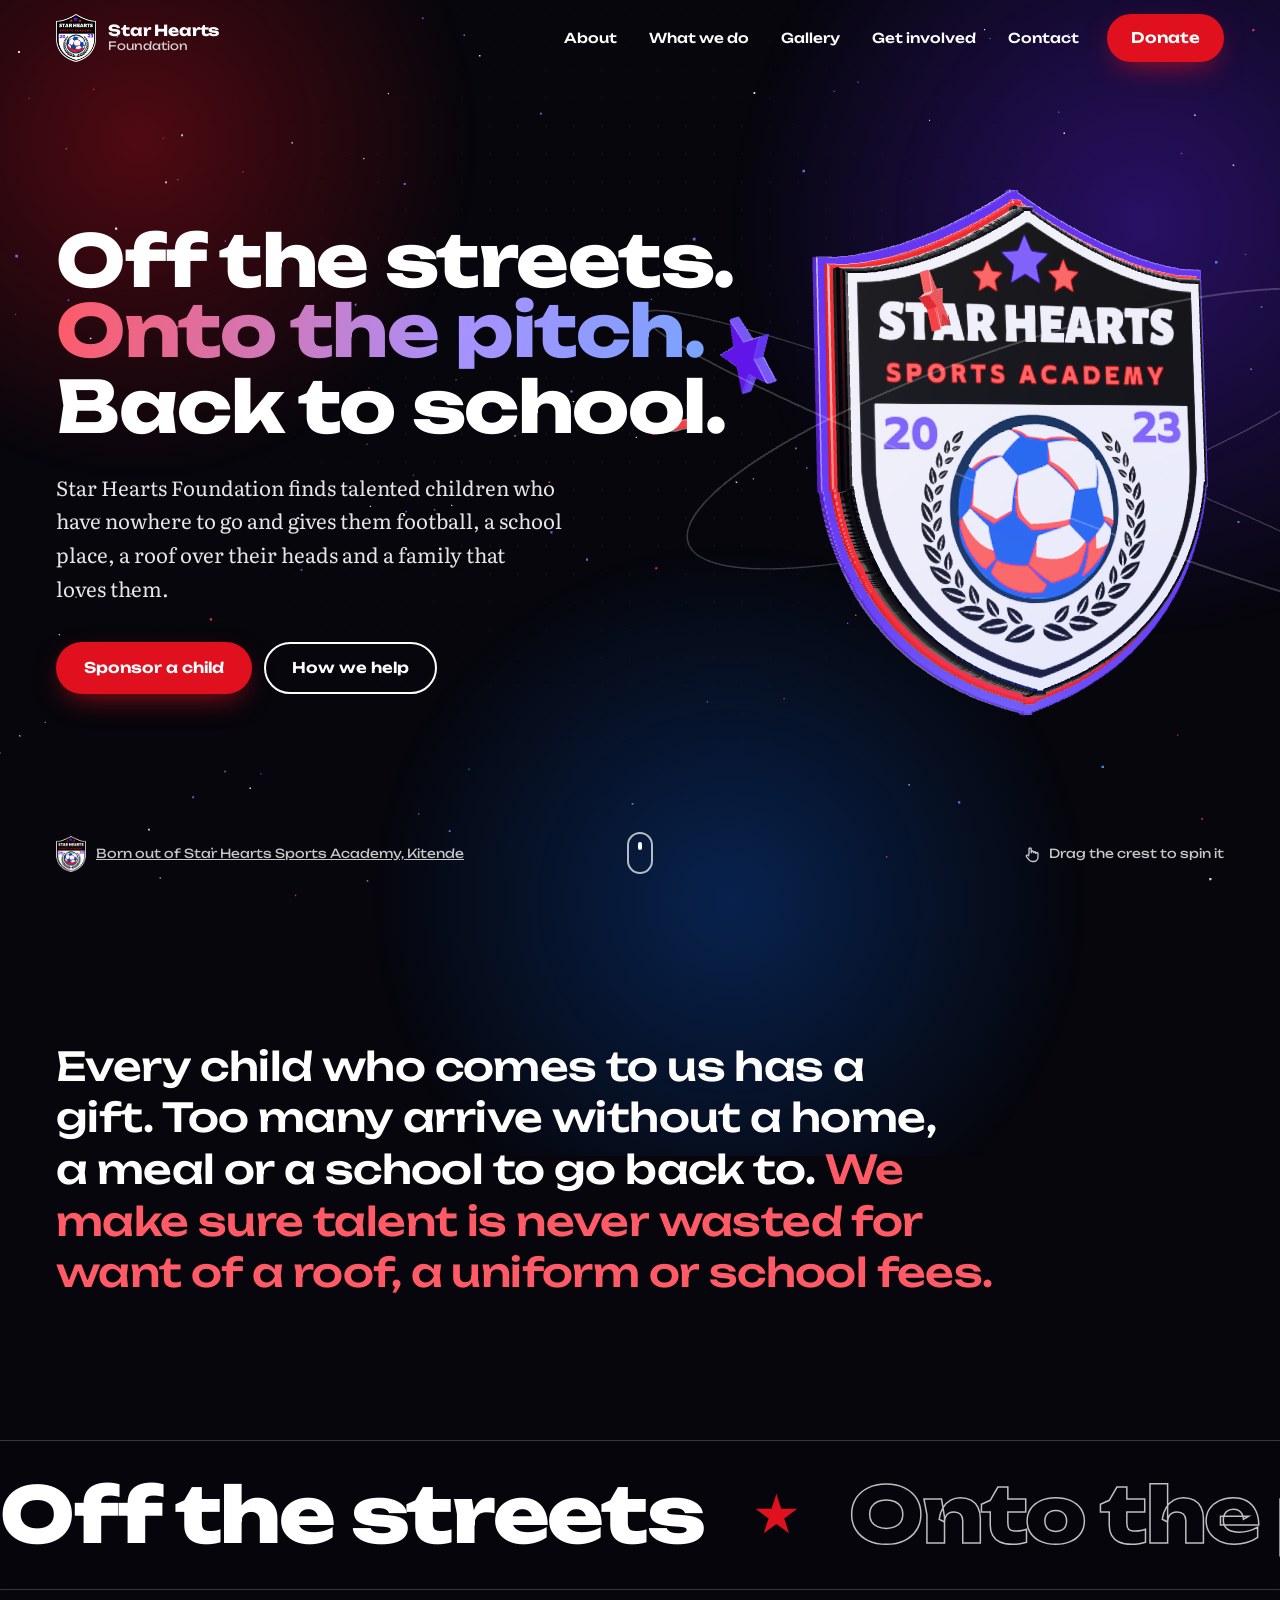
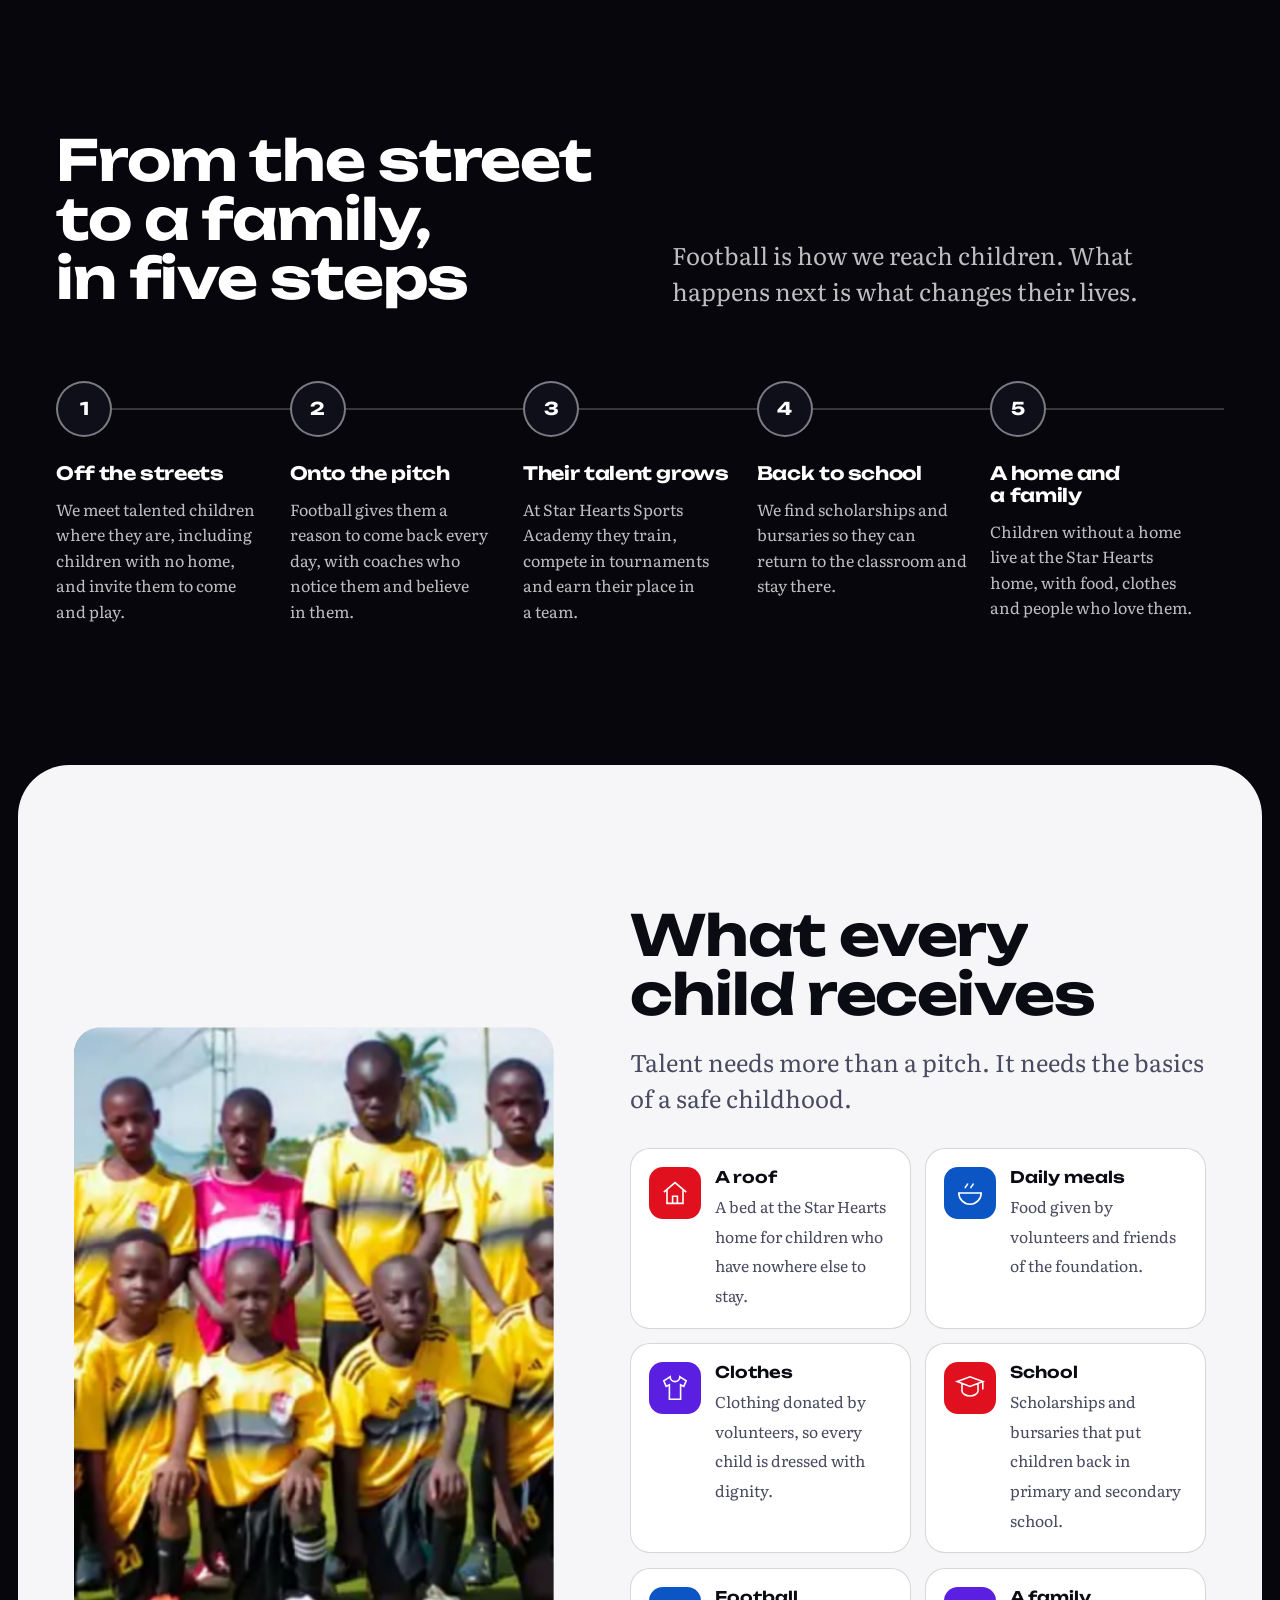
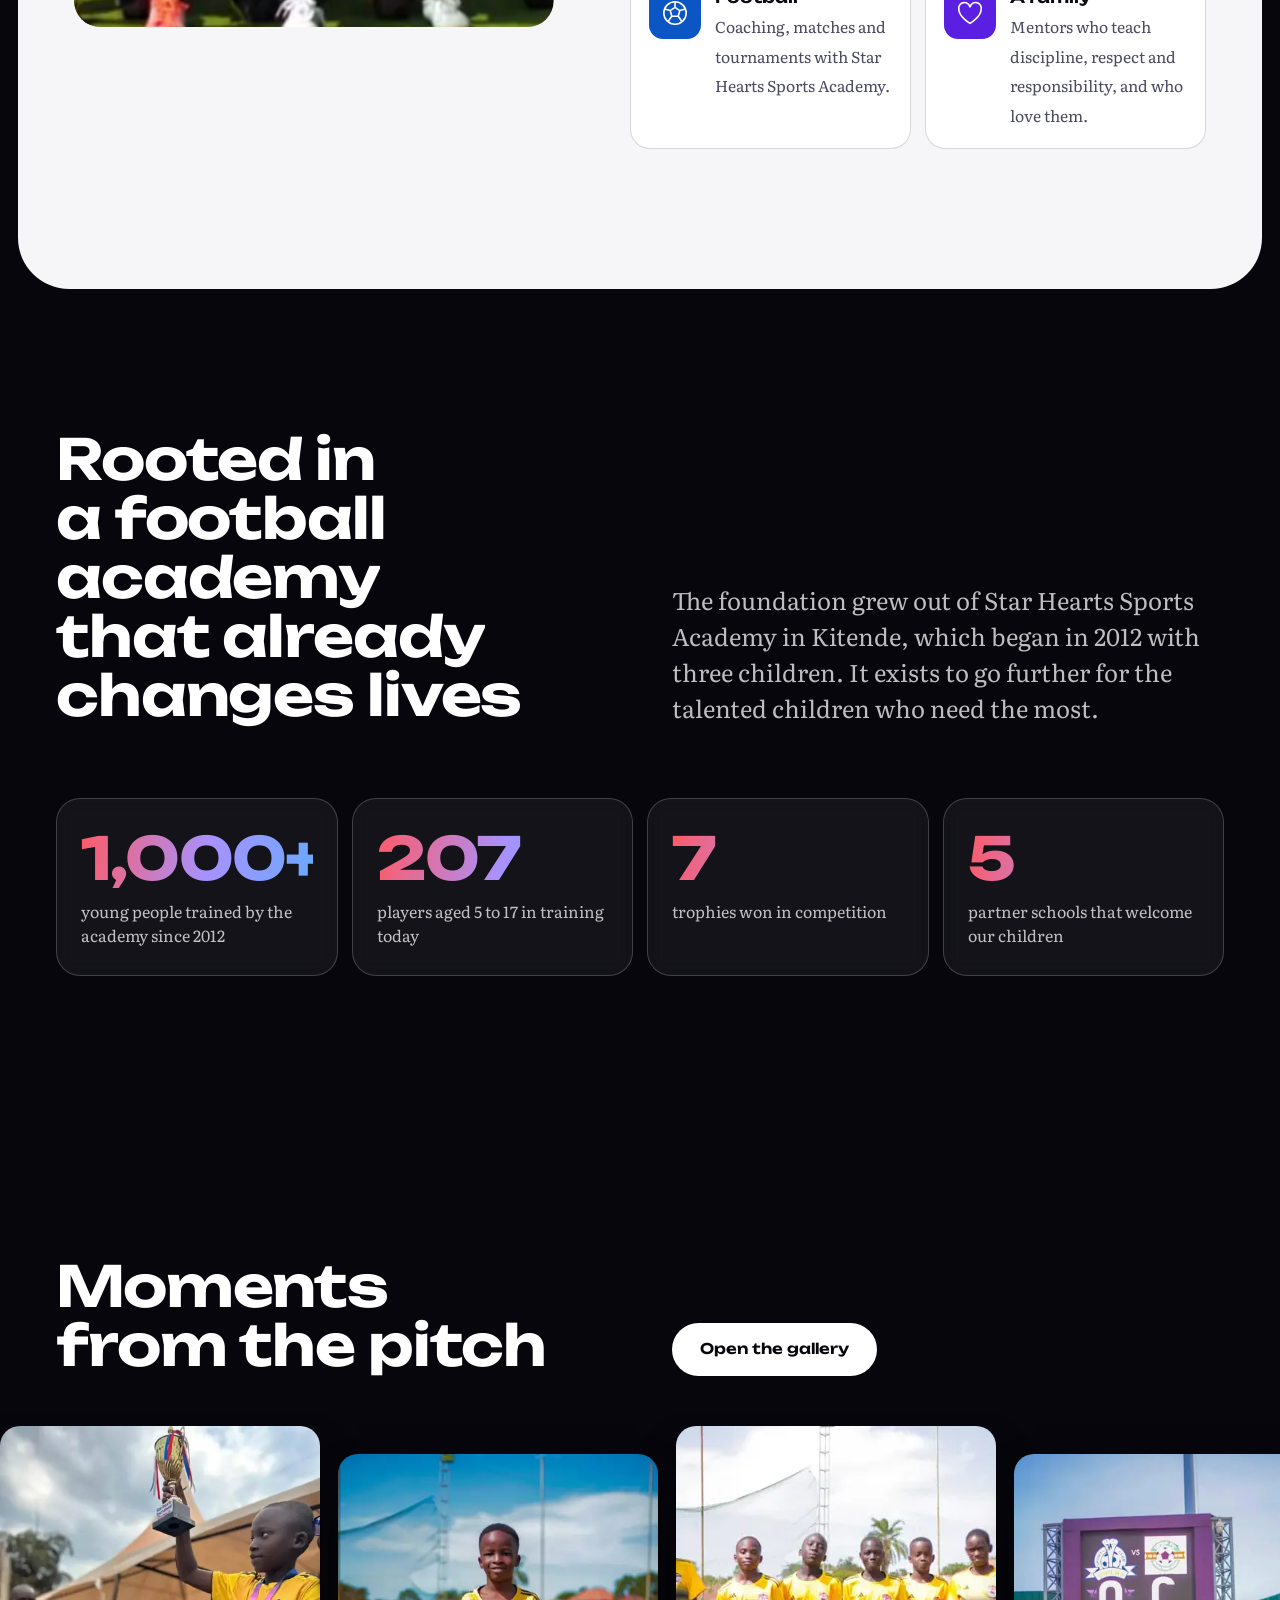
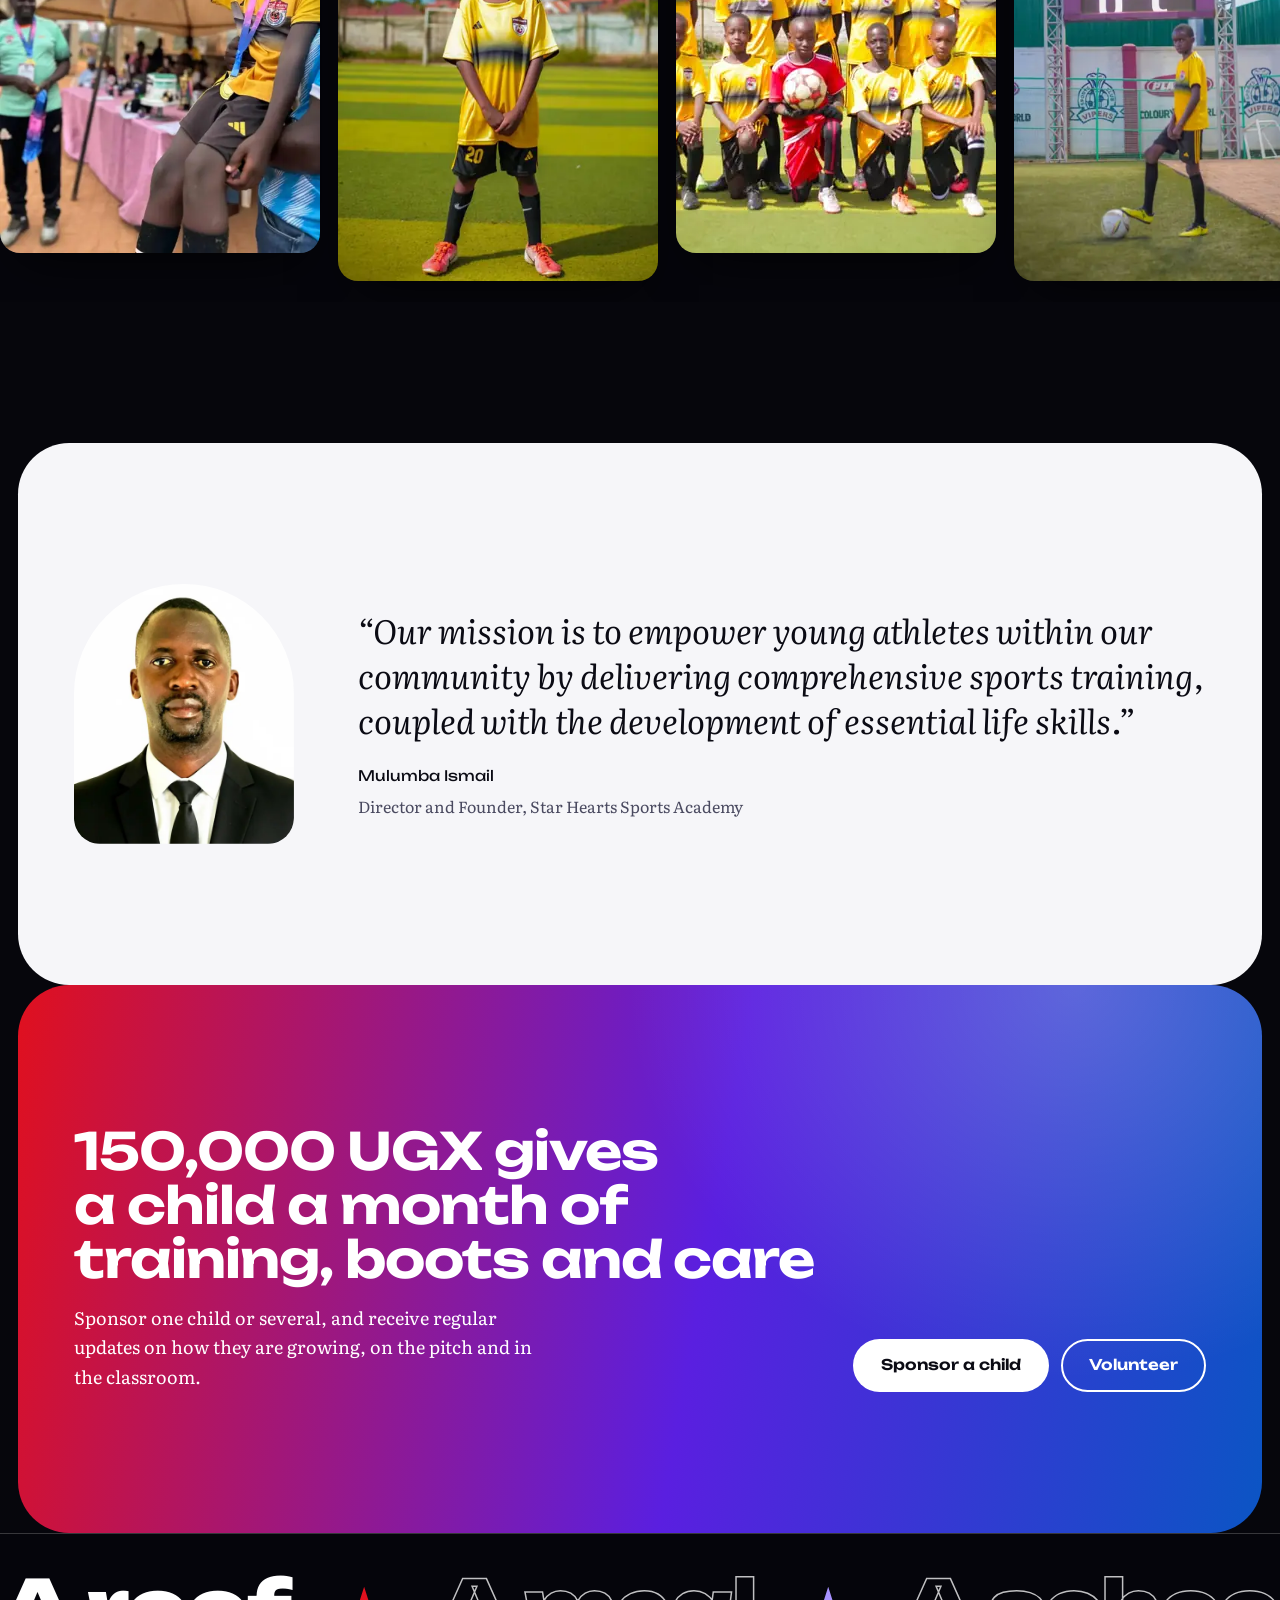
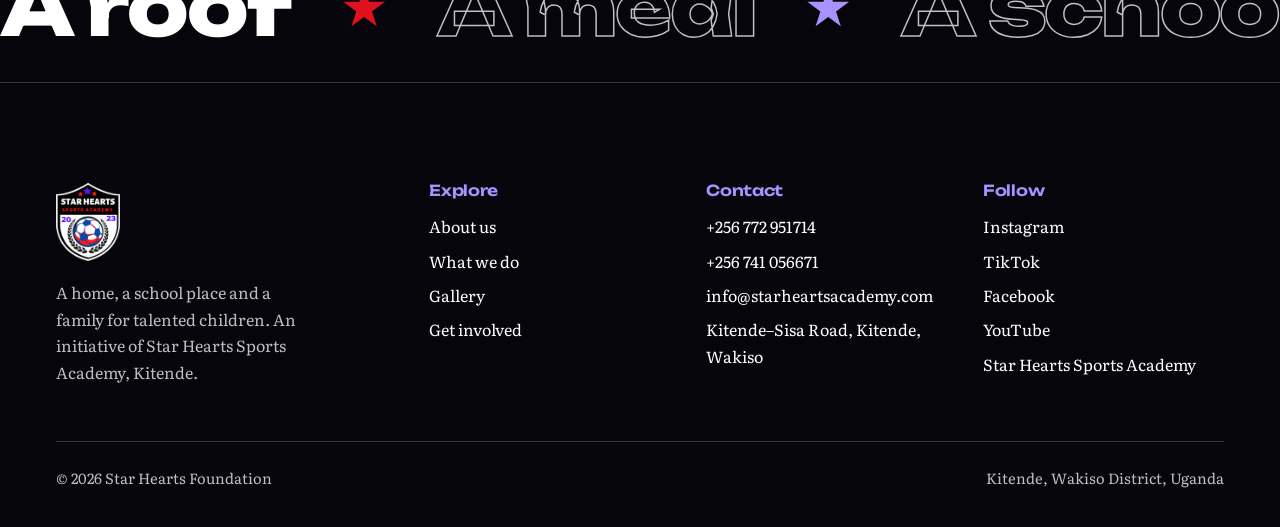
==== commit de89ef34: "3D crest, logo-colour theme and scroll motion Co-Authored-By: Claude Fable 5.2 <noreply@anthropic.co" ====
--- a/index.html
+++ b/index.html
@@ -5,7 +5,8 @@
 <meta name="viewport" content="width=device-width, initial-scale=1">
 <title>Star Hearts Foundation | Off the streets, onto the pitch, back to school</title>
 <meta name="description" content="Star Hearts Foundation gives talented children in Uganda football, a school place, a roof over their heads and a family that loves them. Born out of Star Hearts Sports Academy, Kitende.">
-<meta name="theme-color" content="#0e2257">
+<meta name="theme-color" content="#06060c">
+<script>document.documentElement.classList.add("js")</script>
 <link rel="canonical" href="https://star-hearts-foundation.vercel.app/">
 <meta property="og:type" content="website">
 <meta property="og:site_name" content="Star Hearts Foundation">
@@ -21,7 +22,11 @@
 <link rel="stylesheet" href="css/site.css">
 
 </head>
-<body class="">
+<body>
+<div class="scroll-bar" aria-hidden="true"></div>
+<div class="aurora" aria-hidden="true"></div>
+<div class="grain" aria-hidden="true"></div>
+<canvas id="crest-canvas" aria-hidden="true"></canvas>
 <a class="skip" href="#main">Skip to content</a>
 <header class="site-header">
   <div class="wrap">
@@ -38,7 +43,6 @@
 </header>
 <main id="main">
 <section class="hero" aria-labelledby="hero-title">
-  <canvas id="hero-canvas" aria-label="A 3D football on a floodlit pitch. Drag to spin it." role="img"></canvas>
   <img class="hero-fallback" src="img/logo.png" alt="" width="346" height="422">
   <div class="wrap">
     <h1 id="hero-title"><span>Off the streets.</span><span>Onto the pitch.</span><span>Back to school.</span></h1>
@@ -51,9 +55,10 @@
   <div class="hero-foot">
     <div class="wrap">
       <a class="origin" href="https://www.starheartsacademy.com" target="_blank" rel="noopener"><img src="img/logo-180.png" alt="" width="30" height="36">Born out of Star Hearts Sports Academy, Kitende</a>
-      <span class="drag-hint"><svg width="18" height="18" viewBox="0 0 24 24" fill="none" stroke="currentColor" stroke-width="1.8" aria-hidden="true"><path d="M8 13V5.5a1.5 1.5 0 013 0V11m0-1.5a1.5 1.5 0 013 0V11m0-.5a1.5 1.5 0 013 0V12m0-.5a1.5 1.5 0 013 0V16a6 6 0 01-6 6h-1.5a6 6 0 01-4.8-2.4L4.6 15.6a1.5 1.5 0 012.3-1.9L8 15"/></svg>Drag the ball to spin it</span>
+      <span class="drag-hint"><svg width="18" height="18" viewBox="0 0 24 24" fill="none" stroke="currentColor" stroke-width="1.8" aria-hidden="true"><path d="M8 13V5.5a1.5 1.5 0 013 0V11m0-1.5a1.5 1.5 0 013 0V11m0-.5a1.5 1.5 0 013 0V12m0-.5a1.5 1.5 0 013 0V16a6 6 0 01-6 6h-1.5a6 6 0 01-4.8-2.4L4.6 15.6a1.5 1.5 0 012.3-1.9L8 15"/></svg>Drag the crest to spin it</span>
     </div>
   </div>
+  <span class="scroll-cue" aria-hidden="true"></span>
 </section>
 
 <section class="section">
@@ -62,7 +67,9 @@
   </div>
 </section>
 
-<section class="section dark" aria-labelledby="journey-title">
+<div class="marquee" aria-hidden="true"><div class="marquee-track"><span>Off the streets</span><i></i><span>Onto the pitch</span><i></i><span>Back to school</span><i></i><span>Into a family</span><i></i><span>Off the streets</span><i></i><span>Onto the pitch</span><i></i><span>Back to school</span><i></i><span>Into a family</span><i></i></div></div>
+
+<section class="section dark" data-crest="back" aria-labelledby="journey-title">
   <div class="wrap">
     <div class="sec-head">
       <h2 id="journey-title" class="h-l">From the street to a family, in five steps</h2>
@@ -151,6 +158,7 @@
   </div>
 </section>
 </main>
+<div class="marquee" aria-hidden="true"><div class="marquee-track"><span>A roof</span><i></i><span>A meal</span><i></i><span>A school place</span><i></i><span>A family that loves them</span><i></i><span>A roof</span><i></i><span>A meal</span><i></i><span>A school place</span><i></i><span>A family that loves them</span><i></i></div></div>
 <footer class="site-footer">
   <div class="wrap">
     <div class="foot-grid">
--- a/css/site.css
+++ b/css/site.css
@@ -1,195 +1,254 @@
-@font-face { font-family: "Unbounded"; src: url(/fonts/unbounded.woff2) format("woff2"); font-weight: 200 900; font-display: swap; }
-@font-face { font-family: "Literata"; src: url(/fonts/literata.woff2) format("woff2"); font-weight: 200 900; font-style: normal; font-display: swap; }
-@font-face { font-family: "Literata"; src: url(/fonts/literata-italic.woff2) format("woff2"); font-weight: 200 900; font-style: italic; font-display: swap; }
-
+@font-face { font-family: "Unbounded"; src: url(../fonts/unbounded.woff2) format("woff2"); font-weight: 200 900; font-display: swap; }
+@font-face { font-family: "Literata"; src: url(../fonts/literata.woff2) format("woff2"); font-weight: 200 900; font-style: normal; font-display: swap; }
+@font-face { font-family: "Literata"; src: url(../fonts/literata-italic.woff2) format("woff2"); font-weight: 200 900; font-style: italic; font-display: swap; }
+
+/* Palette taken from the Star Hearts crest: black shield, white, red, royal blue, violet. */
 :root {
-  --night: #0e2257;
-  --night-deep: #091840;
-  --kit: #ffce1f;
-  --kit-deep: #f2b800;
-  --chalk: #f6f7f2;
-  --paper: #ffffff;
-  --ink: #141a33;
-  --muted: #4b5170;
-  --red: #e3263a;
-  --line: rgba(20, 26, 51, 0.16);
-  --line-dark: rgba(246, 247, 242, 0.22);
+  --ink: #06060c;
+  --ink-2: #0f0f1a;
+  --white: #ffffff;
+  --red: #e0101e;
+  --blue: #0b55c4;
+  --violet: #5a1fe0;
+  --red-hi: #ff5a66;
+  --blue-hi: #6aa9ff;
+  --violet-hi: #a792ff;
+  --crest: linear-gradient(100deg, var(--red) 0%, var(--violet) 55%, var(--blue) 100%);
+  --crest-hi: linear-gradient(100deg, var(--red-hi) 0%, var(--violet-hi) 55%, var(--blue-hi) 100%);
+
+  --fg: #ffffff;
+  --fg-muted: rgba(255, 255, 255, 0.74);
+  --rule: rgba(255, 255, 255, 0.2);
+  --surface: rgba(255, 255, 255, 0.055);
+  --accent: var(--violet-hi);
+  --accent-2: var(--red-hi);
+  --grad-text: var(--crest-hi);
+
   --display: "Unbounded", "Arial Black", system-ui, sans-serif;
   --text: "Literata", Georgia, "Times New Roman", serif;
   --wrap: 1200px;
   --gutter: clamp(20px, 5vw, 56px);
-  --r-photo: 22px;
+  --r-photo: 26px;
+  --ease: cubic-bezier(.2, .75, .15, 1);
+}
+/* Light "sheets" flip the same tokens. */
+.paper, .form {
+  --fg: #0b0b14;
+  --fg-muted: #4a4a60;
+  --rule: rgba(11, 11, 20, 0.16);
+  --surface: #ffffff;
+  --accent: var(--violet);
+  --accent-2: var(--red);
+  --grad-text: var(--crest);
+  color: var(--fg);
 }
 
 *, *::before, *::after { box-sizing: border-box; }
-html { scroll-behavior: smooth; -webkit-text-size-adjust: 100%; }
+html { scroll-behavior: smooth; -webkit-text-size-adjust: 100%; background: var(--ink); }
 @media (prefers-reduced-motion: reduce) { html { scroll-behavior: auto; } }
-body { margin: 0; font-family: var(--text); font-size: 1.125rem; line-height: 1.65; color: var(--ink); background: var(--chalk); text-rendering: optimizeLegibility; }
+body { margin: 0; font-family: var(--text); font-size: 1.125rem; line-height: 1.65; color: var(--fg); background: var(--ink); text-rendering: optimizeLegibility; overflow-x: hidden; }
 img { display: block; max-width: 100%; height: auto; }
 a { color: inherit; }
 h1, h2, h3, h4 { font-family: var(--display); font-weight: 650; line-height: 1.05; letter-spacing: -0.02em; margin: 0; text-wrap: balance; }
 p { margin: 0; text-wrap: pretty; }
-:focus-visible { outline: 3px solid var(--kit); outline-offset: 3px; border-radius: 6px; }
-.skip { position: absolute; left: 12px; top: -60px; background: var(--kit); color: var(--ink); padding: 10px 16px; border-radius: 999px; font-family: var(--display); font-size: 0.875rem; z-index: 100; text-decoration: none; }
+::selection { background: var(--violet); color: #fff; }
+:focus-visible { outline: 3px solid var(--violet-hi); outline-offset: 3px; border-radius: 8px; }
+.skip { position: absolute; left: 12px; top: -60px; background: #fff; color: #0b0b14; padding: 10px 16px; border-radius: 999px; font-family: var(--display); font-size: 0.875rem; z-index: 100; text-decoration: none; }
 .skip:focus { top: 12px; }
 .wrap { width: min(var(--wrap), 100% - 2 * var(--gutter)); margin-inline: auto; }
-.visually-hidden { position: absolute !important; width: 1px; height: 1px; overflow: hidden; clip: rect(0 0 0 0); white-space: nowrap; }
+
+/* ---------- Fixed backdrop: aurora in crest colours, then the 3D crest, then the page ---------- */
+.aurora { position: fixed; inset: -20vmax; z-index: 0; pointer-events: none;
+  background:
+    radial-gradient(38vmax 38vmax at 22% 28%, rgba(224, 16, 30, 0.34), transparent 70%),
+    radial-gradient(46vmax 46vmax at 78% 34%, rgba(90, 31, 224, 0.42), transparent 70%),
+    radial-gradient(40vmax 40vmax at 55% 82%, rgba(11, 85, 196, 0.36), transparent 70%); }
+@media (prefers-reduced-motion: no-preference) { .aurora { animation: drift 26s ease-in-out infinite alternate; } }
+@keyframes drift { from { transform: translate3d(-3vmax, -2vmax, 0) rotate(0deg) scale(1); } to { transform: translate3d(4vmax, 3vmax, 0) rotate(14deg) scale(1.12); } }
+.grain { position: fixed; inset: 0; z-index: 0; pointer-events: none; opacity: 0.5;
+  background-image: radial-gradient(rgba(255, 255, 255, 0.07) 1px, transparent 1.4px); background-size: 28px 28px;
+  mask-image: radial-gradient(ellipse at 50% 40%, #000 20%, transparent 75%); -webkit-mask-image: radial-gradient(ellipse at 50% 40%, #000 20%, transparent 75%); }
+#crest-canvas { position: fixed; inset: 0; width: 100%; height: 100%; z-index: 1; pointer-events: none; opacity: 0; }
+main, .site-footer, .marquee { position: relative; z-index: 2; }
+.scroll-bar { position: fixed; left: 0; top: 0; height: 3px; width: 100%; z-index: 60; background: var(--crest-hi); transform-origin: 0 50%; transform: scaleX(0); }
+body.crest-grab { cursor: grabbing; user-select: none; }
 
 /* ---------- Header ---------- */
-.site-header { position: fixed; inset: 0 0 auto 0; z-index: 50; color: var(--chalk); transition: background-color .3s, box-shadow .3s; }
+.site-header { position: fixed; inset: 0 0 auto 0; z-index: 50; color: #fff; transition: background-color .3s, box-shadow .3s, backdrop-filter .3s; }
 .site-header .wrap { display: flex; align-items: center; justify-content: space-between; gap: 24px; height: 76px; }
-body.scrolled .site-header, body.menu-open .site-header, .page-light .site-header { background: rgba(9, 24, 64, 0.94); backdrop-filter: blur(10px); box-shadow: 0 1px 0 var(--line-dark); }
+body.scrolled .site-header, body.menu-open .site-header { background: rgba(6, 6, 12, 0.72); backdrop-filter: blur(16px) saturate(1.4); -webkit-backdrop-filter: blur(16px) saturate(1.4); box-shadow: 0 1px 0 rgba(255, 255, 255, 0.12); }
 .brand { display: flex; align-items: center; gap: 12px; text-decoration: none; }
-.brand img { width: 40px; height: 48px; object-fit: contain; }
+.brand img { width: 40px; height: 48px; object-fit: contain; transition: transform .6s var(--ease); }
+.brand:hover img { transform: rotateY(360deg); }
 .brand span { font-family: var(--display); font-weight: 700; font-size: 0.95rem; line-height: 1.1; letter-spacing: -0.01em; }
 .brand small { display: block; font-weight: 400; font-size: 0.72rem; opacity: 0.8; letter-spacing: 0; }
-.site-nav { display: flex; align-items: center; gap: 6px; }
-.site-nav a { font-family: var(--display); font-size: 0.85rem; font-weight: 500; text-decoration: none; padding: 10px 14px; border-radius: 999px; }
-.site-nav a:hover { background: rgba(246, 247, 242, 0.1); }
-.site-nav a[aria-current="page"] { background: rgba(246, 247, 242, 0.14); }
-.site-nav .btn { margin-left: 8px; }
-.nav-toggle { display: none; background: none; border: 1px solid var(--line-dark); color: inherit; border-radius: 999px; padding: 10px 16px; font-family: var(--display); font-size: 0.85rem; cursor: pointer; }
+.site-nav { display: flex; align-items: center; gap: 4px; }
+.site-nav a:not(.btn) { position: relative; font-family: var(--display); font-size: 0.85rem; font-weight: 500; text-decoration: none; padding: 10px 14px; border-radius: 999px; }
+.site-nav a:not(.btn)::after { content: ""; position: absolute; left: 14px; right: 14px; bottom: 4px; height: 2px; background: var(--crest-hi); transform: scaleX(0); transform-origin: 0 50%; transition: transform .35s var(--ease); }
+.site-nav a:not(.btn):hover::after, .site-nav a[aria-current="page"]::after { transform: scaleX(1); }
+.site-nav .btn { margin-left: 10px; padding: 10px 22px; min-height: 44px; }
+.nav-toggle { display: none; background: rgba(255, 255, 255, 0.06); border: 1px solid var(--rule); color: inherit; border-radius: 999px; padding: 10px 18px; font-family: var(--display); font-size: 0.85rem; cursor: pointer; min-height: 44px; }
 @media (max-width: 960px) {
-  .nav-toggle { display: inline-flex; }
-  .site-nav { position: fixed; inset: 76px 0 auto 0; flex-direction: column; align-items: stretch; gap: 4px; padding: 16px var(--gutter) 28px; background: var(--night-deep); box-shadow: 0 1px 0 var(--line-dark); display: none; }
+  .nav-toggle { display: inline-flex; align-items: center; }
+  .site-nav { position: fixed; inset: 76px 0 auto 0; flex-direction: column; align-items: stretch; gap: 4px; padding: 16px var(--gutter) 28px; background: rgba(6, 6, 12, 0.96); box-shadow: 0 1px 0 var(--rule); display: none; }
   body.menu-open .site-nav { display: flex; }
-  .site-nav a { font-size: 1.05rem; padding: 14px 16px; }
+  .site-nav a:not(.btn) { font-size: 1.05rem; padding: 14px 16px; }
   .site-nav .btn { margin: 8px 0 0; justify-content: center; }
 }
 
 /* ---------- Buttons ---------- */
-.btn { display: inline-flex; align-items: center; gap: 10px; min-height: 48px; padding: 12px 24px; border-radius: 999px; font-family: var(--display); font-weight: 600; font-size: 0.92rem; text-decoration: none; border: 2px solid transparent; cursor: pointer; transition: transform .15s, background-color .2s, color .2s; }
-.btn:active { transform: translateY(1px); }
-.btn-kit { background: var(--kit); color: var(--ink); }
-.btn-kit:hover { background: var(--kit-deep); }
+.btn { position: relative; display: inline-flex; align-items: center; gap: 10px; min-height: 50px; padding: 12px 26px; border-radius: 999px; font-family: var(--display); font-weight: 600; font-size: 0.92rem; text-decoration: none; border: 2px solid transparent; cursor: pointer; overflow: hidden; isolation: isolate;
+  transform: translate(var(--mx, 0), var(--my, 0)); transition: transform .35s var(--ease), box-shadow .3s, background-color .2s, color .2s; }
+.btn-kit { color: #fff; background: var(--red); box-shadow: 0 10px 30px -10px rgba(224, 16, 30, 0.8); }
+.btn-kit::before { content: ""; position: absolute; inset: -2px; z-index: -1; background: var(--crest); opacity: 0; transition: opacity .35s; }
+.btn-kit:hover::before, .btn-kit:focus-visible::before { opacity: 1; }
+.btn-kit:hover { box-shadow: 0 14px 36px -10px rgba(90, 31, 224, 0.9); }
 .btn-ghost { border-color: currentColor; color: inherit; background: transparent; }
-.btn-ghost:hover { background: rgba(246, 247, 242, 0.1); }
-.on-light .btn-ghost:hover { background: rgba(20, 26, 51, 0.06); }
-.btn-ink { background: var(--ink); color: var(--chalk); }
-.btn-ink:hover { background: var(--night); }
-.site-nav .btn-kit { color: var(--ink); padding: 10px 20px; min-height: 44px; }
+.btn-ghost:hover { background: var(--fg); color: var(--ink); border-color: var(--fg); }
+.paper .btn-ghost:hover { color: #fff; }
+.btn-ink { background: var(--fg); color: var(--ink); }
+.paper .btn-ink, .form .btn-ink { color: #fff; }
+.btn-ink:hover { background: var(--violet); color: #fff; }
+.kit .btn-ink { background: #fff; color: #0b0b14; }
+.kit .btn-ink:hover { background: #0b0b14; color: #fff; }
 .btn-row { display: flex; flex-wrap: wrap; gap: 12px; }
 
 /* ---------- Sections ---------- */
-.section { padding-block: clamp(72px, 10vw, 136px); }
-.dark { background: var(--night); color: var(--chalk); }
-.deep { background: var(--night-deep); color: var(--chalk); }
-.kit { background: var(--kit); color: var(--ink); }
-.paper { background: var(--paper); }
+.section { padding-block: clamp(80px, 11vw, 150px); }
+.paper { background: #f6f6f9; margin-inline: clamp(8px, 1.4vw, 22px); border-radius: clamp(26px, 4vw, 60px); }
+.kit { margin-inline: clamp(8px, 1.4vw, 22px); border-radius: clamp(26px, 4vw, 60px); background: var(--crest); color: #fff; --fg: #fff; --fg-muted: rgba(255, 255, 255, 0.9); position: relative; overflow: hidden; }
+.kit::before { content: ""; position: absolute; inset: 0; background: radial-gradient(60% 120% at 85% 0%, rgba(255, 255, 255, 0.22), transparent 60%); pointer-events: none; }
+.kit > * { position: relative; }
 .h-xl { font-size: clamp(2.5rem, 6.2vw, 5.2rem); }
 .h-l { font-size: clamp(2rem, 4.4vw, 3.6rem); }
 .h-m { font-size: clamp(1.5rem, 2.6vw, 2.2rem); }
-.h-s { font-size: 1.2rem; line-height: 1.2; }
 .lead { font-size: clamp(1.2rem, 1.9vw, 1.5rem); line-height: 1.5; }
-.muted { color: var(--muted); }
-.dark .muted, .deep .muted { color: rgba(246, 247, 242, 0.78); }
-.measure { max-width: 62ch; }
+.muted { color: var(--fg-muted); }
 .stack > * + * { margin-top: 1.1em; }
 .sec-head { display: grid; grid-template-columns: minmax(0, 1fr) minmax(0, 1fr); gap: clamp(24px, 5vw, 80px); align-items: end; margin-bottom: clamp(40px, 6vw, 72px); }
 @media (max-width: 820px) { .sec-head { grid-template-columns: 1fr; align-items: start; } }
 
-/* The chalk halfway line: a section divider with a centre spot. */
-.halfway { position: relative; height: 2px; background: var(--line); margin: 0; border: 0; }
-.halfway::after { content: ""; position: absolute; left: 50%; top: 50%; width: 56px; height: 56px; border: 2px solid var(--line); border-radius: 50%; transform: translate(-50%, -50%); background: var(--chalk); }
-.dark .halfway, .deep .halfway { background: var(--line-dark); }
+/* ---------- Scroll motion ---------- */
+.js [data-rv] { opacity: 0; transform: translate3d(0, 44px, 0); transition: opacity .9s var(--ease) var(--d, 0ms), transform .9s var(--ease) var(--d, 0ms); }
+.js [data-rv].in { opacity: 1; transform: none; }
+.js [data-rv="img"] { opacity: 1; transform: none; clip-path: inset(14% 10% 14% 10% round var(--r-photo)); transition: clip-path 1.2s var(--ease); }
+.js [data-rv="img"].in { clip-path: inset(0 0 0 0 round var(--r-photo)); }
+.wsplit .w { display: inline-block; overflow: hidden; vertical-align: top; padding-bottom: 0.14em; margin-bottom: -0.14em; }
+.wsplit .w > span { display: inline-block; transform: translate3d(0, 110%, 0) rotate(6deg); transform-origin: 0 100%; transition: transform .9s var(--ease); }
+.wsplit.in .w > span { transform: none; }
+.tilt { transform: perspective(900px) rotateX(var(--rx, 0deg)) rotateY(var(--ry, 0deg)); transition: transform .25s ease-out; transform-style: preserve-3d; will-change: transform; }
+.js [data-rv].tilt.in { transform: perspective(900px) rotateX(var(--rx, 0deg)) rotateY(var(--ry, 0deg)); transition: transform .25s ease-out, opacity .9s var(--ease); }
+@media (prefers-reduced-motion: reduce) {
+  .js [data-rv], .js [data-rv="img"] { opacity: 1; transform: none; clip-path: none; transition: none; }
+}
+
+/* ---------- Marquee ---------- */
+.marquee { overflow: hidden; padding-block: clamp(18px, 3vw, 36px); border-block: 1px solid var(--rule); background: rgba(6, 6, 12, 0.35); backdrop-filter: blur(6px); -webkit-backdrop-filter: blur(6px); }
+.marquee-track { display: flex; width: max-content; align-items: center; gap: clamp(28px, 4vw, 56px); padding-right: clamp(28px, 4vw, 56px); will-change: transform; }
+.marquee-track span { font-family: var(--display); font-weight: 800; font-size: clamp(2.2rem, 6vw, 5rem); line-height: 1; letter-spacing: -0.03em; white-space: nowrap; color: transparent; -webkit-text-stroke: 1.5px rgba(255, 255, 255, 0.75); }
+.marquee-track span:nth-of-type(3n + 1) { color: #fff; -webkit-text-stroke: 0; }
+.marquee-track i { flex: none; width: clamp(26px, 3.4vw, 44px); aspect-ratio: 1; background: var(--red); clip-path: polygon(50% 0%, 61% 35%, 98% 35%, 68% 57%, 79% 91%, 50% 70%, 21% 91%, 32% 57%, 2% 35%, 39% 35%); }
+.marquee-track i:nth-of-type(even) { background: var(--violet-hi); }
+@media (prefers-reduced-motion: no-preference) { .marquee-track i { animation: spin 9s linear infinite; } }
+@keyframes spin { to { transform: rotate(360deg); } }
 
 /* ---------- Home hero ---------- */
-.hero { position: relative; min-height: 100svh; display: flex; align-items: center; overflow: hidden; color: var(--chalk);
-  background: radial-gradient(120% 80% at 75% 10%, #1b3a8a 0%, var(--night) 45%, var(--night-deep) 100%); }
-#hero-canvas { position: absolute; inset: 0; width: 100%; height: 100%; touch-action: pan-y; cursor: grab; opacity: 0; transition: opacity 1.2s ease; }
-#hero-canvas.ready { opacity: 1; }
-#hero-canvas.grabbing { cursor: grabbing; }
-.hero-fallback { display: none; position: absolute; right: 8%; top: 50%; width: min(34vw, 380px); transform: translateY(-50%); opacity: .9; }
+.hero { position: relative; min-height: 100svh; display: flex; align-items: center; touch-action: pan-y; cursor: grab; }
+.hero-fallback { display: none; position: absolute; right: 9%; top: 50%; width: min(32vw, 360px); transform: translateY(-50%); filter: drop-shadow(0 30px 60px rgba(90, 31, 224, 0.6)); }
 .no-webgl .hero-fallback { display: block; }
-.hero .wrap { position: relative; z-index: 2; pointer-events: none; padding-block: 140px 110px; }
-.hero .wrap > * { pointer-events: auto; }
-.hero h1 { font-size: clamp(2.4rem, 5.2vw, 4.6rem); line-height: 1; max-width: 11.5ch; font-weight: 700; }
+.hero .wrap { position: relative; padding-block: 140px 120px; }
+.hero h1 { font-size: clamp(2.5rem, 5.6vw, 5rem); line-height: 0.98; max-width: 11ch; font-weight: 750; cursor: default; }
 .hero h1 span { display: block; }
-.hero h1 span:nth-child(2) { color: var(--kit); }
-.hero p { max-width: 34rem; margin-top: 28px; font-size: clamp(1.1rem, 1.6vw, 1.3rem); color: rgba(246, 247, 242, 0.9); }
+.hero h1 span:nth-child(2) { background: var(--crest-hi); -webkit-background-clip: text; background-clip: text; color: transparent; padding-bottom: 0.08em; }
+.hero p { max-width: 33rem; margin-top: 28px; font-size: clamp(1.1rem, 1.6vw, 1.3rem); color: rgba(255, 255, 255, 0.9); cursor: default; }
 .hero .btn-row { margin-top: 36px; }
-.hero-foot { position: absolute; z-index: 2; left: 0; right: 0; bottom: 28px; }
-.hero-foot .wrap { display: flex; justify-content: space-between; align-items: center; gap: 16px; padding: 0; font-family: var(--display); font-size: 0.78rem; color: rgba(246, 247, 242, 0.75); }
+.hero-foot { position: absolute; left: 0; right: 0; bottom: 28px; }
+.hero-foot .wrap { display: flex; justify-content: space-between; align-items: center; gap: 16px; padding: 0; font-family: var(--display); font-size: 0.78rem; color: rgba(255, 255, 255, 0.78); }
 .hero-foot img { width: 30px; height: 36px; object-fit: contain; }
 .hero-foot .origin { display: flex; align-items: center; gap: 10px; }
 .drag-hint { display: flex; align-items: center; gap: 8px; }
+.scroll-cue { position: absolute; left: 50%; bottom: 26px; width: 26px; height: 42px; margin-left: -13px; border: 2px solid rgba(255, 255, 255, 0.7); border-radius: 16px; }
+.scroll-cue::after { content: ""; position: absolute; left: 50%; top: 8px; width: 4px; height: 8px; margin-left: -2px; border-radius: 2px; background: #fff; }
+@media (prefers-reduced-motion: no-preference) { .scroll-cue::after { animation: cue 1.8s var(--ease) infinite; } }
+@keyframes cue { 0% { transform: translateY(0); opacity: 1; } 80%, 100% { transform: translateY(14px); opacity: 0; } }
 @media (max-width: 1099px) {
   .hero { align-items: flex-end; }
-  .hero-foot { display: none; }
-  .hero .wrap { padding-top: 40svh; padding-bottom: 72px; }
-  .hero-foot .wrap { justify-content: flex-start; }
-  .hero-foot { bottom: 22px; }
-  .drag-hint { display: none; }
-}
-.hero-noscript .wrap { padding-top: 140px; }
+  .hero-foot .origin, .drag-hint { display: none; }
+  .hero .wrap { padding-top: 44svh; padding-bottom: 96px; }
+  .hero-fallback { right: 50%; top: 24%; transform: translate(50%, -50%); width: 150px; }
+}
 
 /* ---------- Page hero (inner pages) ---------- */
-.page-hero { position: relative; overflow: hidden; color: var(--chalk); background: var(--night); padding: 170px 0 clamp(72px, 9vw, 120px); }
-.page-hero::before { content: ""; position: absolute; width: 640px; height: 640px; right: -180px; top: -120px; border: 2px solid var(--line-dark); border-radius: 50%; }
-.page-hero::after { content: ""; position: absolute; left: 0; right: 0; bottom: 0; height: 2px; background: var(--line-dark); }
-.page-hero .wrap { position: relative; }
-.page-hero h1 { font-size: clamp(2.4rem, 5.6vw, 4.6rem); max-width: 16ch; }
-.page-hero p { margin-top: 24px; max-width: 40rem; font-size: clamp(1.1rem, 1.6vw, 1.3rem); color: rgba(246, 247, 242, 0.88); }
-.page-hero .crumb { font-family: var(--display); font-size: 0.85rem; color: var(--kit); margin-bottom: 20px; display: inline-block; text-decoration: none; }
+.page-hero { position: relative; padding: 190px 0 clamp(80px, 10vw, 130px); touch-action: pan-y; }
+.page-hero::after { content: ""; position: absolute; left: var(--gutter); right: var(--gutter); bottom: 0; height: 1px; background: var(--crest-hi); opacity: 0.7; }
+.page-hero h1 { font-size: clamp(2.4rem, 5.6vw, 4.6rem); max-width: 15ch; }
+.page-hero p { margin-top: 24px; max-width: 36rem; font-size: clamp(1.1rem, 1.6vw, 1.3rem); color: rgba(255, 255, 255, 0.88); }
+@media (min-width: 1100px) { .page-hero h1 { max-width: min(15ch, 60%); } .page-hero p { max-width: min(36rem, 52%); } }
 
 /* ---------- Statement ---------- */
-.statement { font-family: var(--display); font-weight: 500; font-size: clamp(1.5rem, 3vw, 2.5rem); line-height: 1.3; letter-spacing: -0.015em; max-width: 30ch; text-wrap: balance; }
-.statement em { font-style: normal; background: linear-gradient(transparent 62%, var(--kit) 62%); }
-
-/* ---------- Journey (a real sequence) ---------- */
-.journey { position: relative; display: grid; grid-template-columns: repeat(5, minmax(0, 1fr)); gap: 0; counter-reset: step; }
-.journey::before { content: ""; position: absolute; left: 0; right: 0; top: 27px; height: 2px; background: var(--line-dark); }
-.journey li { list-style: none; position: relative; padding: 0 22px 0 0; }
-.journey .dot { position: relative; width: 56px; height: 56px; border-radius: 50%; display: grid; place-items: center; font-family: var(--display); font-weight: 700; font-size: 1.1rem; background: var(--night); border: 2px solid var(--chalk); color: var(--chalk); margin-bottom: 26px; }
-.journey li:last-child .dot { background: var(--kit); border-color: var(--kit); color: var(--ink); }
+.statement { font-family: var(--display); font-weight: 500; font-size: clamp(1.5rem, 3.1vw, 2.6rem); line-height: 1.3; letter-spacing: -0.015em; max-width: 28ch; text-wrap: balance; }
+.statement em { font-style: normal; color: var(--accent-2); }
+
+
+/* ---------- Journey ---------- */
+.journey { --p: 0; position: relative; display: grid; grid-template-columns: repeat(5, minmax(0, 1fr)); gap: 0; margin: 0; padding: 0; }
+.journey::before, .journey::after { content: ""; position: absolute; left: 0; right: 0; top: 27px; height: 2px; }
+.journey::before { background: var(--rule); }
+.journey::after { background: var(--crest-hi); transform-origin: 0 50%; transform: scaleX(var(--p)); box-shadow: 0 0 18px rgba(167, 146, 255, 0.9); }
+.journey li { list-style: none; position: relative; z-index: 1; padding: 0 22px 0 0; }
+.journey .dot { position: relative; width: 56px; height: 56px; border-radius: 50%; display: grid; place-items: center; font-family: var(--display); font-weight: 700; font-size: 1.1rem; background: var(--ink-2); border: 2px solid rgba(255, 255, 255, 0.45); color: #fff; margin-bottom: 26px; transition: background-color .5s, border-color .5s, box-shadow .5s, transform .5s var(--ease); }
+.journey li.lit .dot { background: var(--violet); border-color: #fff; box-shadow: 0 0 0 8px rgba(90, 31, 224, 0.25), 0 0 34px rgba(90, 31, 224, 0.9); transform: scale(1.08); }
+.journey li.lit:nth-child(odd) .dot { background: var(--red); box-shadow: 0 0 0 8px rgba(224, 16, 30, 0.22), 0 0 34px rgba(224, 16, 30, 0.85); }
 .journey h3 { font-size: 1.15rem; line-height: 1.2; margin-bottom: 12px; }
-.journey p { font-size: 1rem; line-height: 1.6; color: rgba(246, 247, 242, 0.82); }
-.journey ol { margin: 0; padding: 0; }
+.journey p { font-size: 1rem; line-height: 1.6; color: var(--fg-muted); }
 @media (max-width: 960px) {
-  .journey { grid-template-columns: 1fr; gap: 34px; padding-left: 0; }
-  .journey::before { left: 27px; right: auto; top: 0; bottom: 0; width: 2px; height: auto; }
+  .journey { grid-template-columns: 1fr; gap: 34px; }
+  .journey::before, .journey::after { left: 27px; right: auto; top: 0; bottom: 0; width: 2px; height: auto; }
+  .journey::after { transform-origin: 50% 0; transform: scaleY(var(--p)); }
   .journey li { display: grid; grid-template-columns: 56px 1fr; column-gap: 22px; padding: 0; }
-  .journey .dot { margin: 0; grid-row: span 2; }
-}
-
-/* ---------- Provisions (split with photo) ---------- */
+  .journey .dot { margin: 0; }
+}
+
+/* ---------- Split with photo ---------- */
 .split { display: grid; grid-template-columns: minmax(0, 5fr) minmax(0, 6fr); gap: clamp(32px, 6vw, 88px); align-items: center; }
-.split.flip { grid-template-columns: minmax(0, 6fr) minmax(0, 5fr); }
-.split.flip > :first-child { order: 2; }
-@media (max-width: 880px) { .split, .split.flip { grid-template-columns: 1fr; } .split.flip > :first-child { order: 0; } }
-.photo { border-radius: var(--r-photo); overflow: hidden; background: var(--night); }
-.photo img { width: 100%; height: 100%; object-fit: cover; }
+@media (max-width: 880px) { .split { grid-template-columns: 1fr; } }
+.photo { position: relative; border-radius: var(--r-photo); overflow: hidden; background: var(--ink-2); }
+.photo img { width: 100%; height: 100%; object-fit: cover; transform: scale(1.14); will-change: transform; }
 .photo-tall { aspect-ratio: 4 / 5; }
 .photo-wide { aspect-ratio: 16 / 10; }
-.provisions { list-style: none; margin: 32px 0 0; padding: 0; display: grid; grid-template-columns: repeat(2, minmax(0, 1fr)); gap: 0 32px; }
-.provisions li { display: grid; grid-template-columns: 44px 1fr; gap: 14px; padding: 20px 0; border-top: 1px solid var(--line); }
-.provisions svg { width: 40px; height: 40px; color: var(--night); }
+.provisions { list-style: none; margin: 32px 0 0; padding: 0; display: grid; grid-template-columns: repeat(2, minmax(0, 1fr)); gap: 14px; }
+.provisions li { display: grid; grid-template-columns: 52px 1fr; gap: 14px; padding: 18px; border-radius: 20px; background: #fff; border: 1px solid var(--rule); }
+.provisions svg { width: 52px; height: 52px; padding: 10px; border-radius: 14px; color: #fff; background: var(--violet); }
+.provisions li:nth-child(3n + 1) svg { background: var(--red); }
+.provisions li:nth-child(3n + 2) svg { background: var(--blue); }
 .provisions strong { font-family: var(--display); font-weight: 600; font-size: 1rem; display: block; line-height: 1.25; margin-bottom: 4px; }
-.provisions span { font-size: 0.98rem; color: var(--muted); line-height: 1.5; }
+.provisions span { font-size: 0.98rem; color: var(--fg-muted); line-height: 1.5; }
 @media (max-width: 560px) { .provisions { grid-template-columns: 1fr; } }
 
 /* ---------- Numbers ---------- */
-.numbers { display: grid; grid-template-columns: repeat(4, minmax(0, 1fr)); gap: 0; border-top: 2px solid var(--line-dark); }
-.numbers div { padding: 28px 24px 0 0; }
-.numbers div + div { padding-left: 24px; border-left: 1px solid var(--line-dark); }
-.numbers b { display: block; font-family: var(--display); font-weight: 700; font-size: clamp(2.4rem, 5vw, 4.2rem); line-height: 1; color: var(--kit); letter-spacing: -0.03em; }
-.numbers span { display: block; margin-top: 12px; font-size: 1rem; line-height: 1.45; color: rgba(246, 247, 242, 0.85); }
-@media (max-width: 820px) { .numbers { grid-template-columns: repeat(2, minmax(0, 1fr)); } .numbers div:nth-child(3) { padding-left: 0; border-left: 0; } .numbers div { padding-bottom: 24px; } }
+.numbers { display: grid; grid-template-columns: repeat(4, minmax(0, 1fr)); gap: 14px; }
+.numbers div { padding: 28px 24px; border-radius: 24px; background: var(--surface); border: 1px solid var(--rule); backdrop-filter: blur(10px); -webkit-backdrop-filter: blur(10px); }
+.numbers b { display: block; font-family: var(--display); font-weight: 750; font-size: clamp(2.2rem, 4.6vw, 3.9rem); line-height: 1.05; letter-spacing: -0.03em; background: var(--crest-hi); -webkit-background-clip: text; background-clip: text; color: transparent; }
+.numbers span { display: block; margin-top: 12px; font-size: 1rem; line-height: 1.45; color: var(--fg-muted); }
+@media (max-width: 880px) { .numbers { grid-template-columns: repeat(2, minmax(0, 1fr)); } }
 
 /* ---------- Photo strip ---------- */
-.strip { display: grid; grid-auto-flow: column; grid-auto-columns: clamp(220px, 26vw, 320px); gap: 16px; overflow-x: auto; scroll-snap-type: x mandatory; padding: 4px var(--gutter) 24px; scrollbar-width: thin; }
-.strip a { scroll-snap-align: start; border-radius: 16px; overflow: hidden; aspect-ratio: 3 / 4; background: var(--night); }
-.strip img { width: 100%; height: 100%; object-fit: cover; transition: transform .5s ease; }
-.strip a:hover img { transform: scale(1.04); }
+.strip { display: grid; grid-auto-flow: column; grid-auto-columns: clamp(220px, 26vw, 320px); gap: 18px; overflow-x: auto; scroll-snap-type: x mandatory; padding: 14px var(--gutter) 50px; scrollbar-width: thin; scrollbar-color: var(--violet) transparent; }
+.strip a { position: relative; scroll-snap-align: start; border-radius: 20px; overflow: hidden; aspect-ratio: 3 / 4; background: var(--ink-2); box-shadow: 0 24px 50px -20px rgba(0, 0, 0, 0.8); }
+.strip a:nth-child(even) { margin-top: 28px; margin-bottom: -28px; }
+.strip img { width: 100%; height: 100%; object-fit: cover; transition: transform .7s var(--ease); }
+.strip a:hover img { transform: scale(1.07); }
+.strip a::after, .masonry a::after { content: ""; position: absolute; inset: 0; background: radial-gradient(circle at var(--gx, 50%) var(--gy, 50%), rgba(255, 255, 255, 0.28), transparent 45%); opacity: 0; transition: opacity .3s; pointer-events: none; }
+.strip a:hover::after, .masonry a:hover::after { opacity: 1; }
 
 /* ---------- Quote ---------- */
 .quote { display: grid; grid-template-columns: 220px 1fr; gap: clamp(28px, 5vw, 64px); align-items: center; }
-.quote img { width: 220px; height: 260px; object-fit: cover; object-position: 50% 12%; border-radius: 120px 120px 22px 22px; }
+.quote > img { width: 220px; height: 260px; object-fit: cover; object-position: 50% 12%; border-radius: 120px 120px 26px 26px; }
 .quote blockquote { margin: 0; }
 .quote blockquote p { font-family: var(--text); font-style: italic; font-size: clamp(1.4rem, 2.6vw, 2.1rem); line-height: 1.35; }
 .quote cite { display: block; margin-top: 22px; font-style: normal; font-family: var(--display); font-size: 0.9rem; }
-.quote cite span { display: block; font-family: var(--text); font-size: 1rem; color: var(--muted); margin-top: 4px; }
-@media (max-width: 700px) { .quote { grid-template-columns: 1fr; } .quote img { width: 160px; height: 190px; } }
+.quote cite span { display: block; font-family: var(--text); font-size: 1rem; color: var(--fg-muted); margin-top: 4px; }
+@media (max-width: 700px) { .quote { grid-template-columns: 1fr; } .quote > img { width: 160px; height: 190px; } }
 
 /* ---------- Call to action band ---------- */
 .cta-band { display: grid; grid-template-columns: minmax(0, 1.4fr) auto; gap: 32px; align-items: end; }
@@ -198,136 +257,141 @@
 @media (max-width: 820px) { .cta-band { grid-template-columns: 1fr; } }
 
 /* ---------- Programme rows ---------- */
-.programme { display: grid; grid-template-columns: 90px minmax(0, 1fr) minmax(0, 1fr); gap: clamp(20px, 4vw, 56px); padding-block: clamp(40px, 6vw, 72px); border-top: 1px solid var(--line); align-items: start; }
-.programme:last-child { border-bottom: 1px solid var(--line); }
-.programme .num { font-family: var(--display); font-weight: 700; font-size: 2.6rem; line-height: 1; color: var(--night); }
+.programme { display: grid; grid-template-columns: 110px minmax(0, 1fr) minmax(0, 1fr); gap: clamp(20px, 4vw, 56px); padding-block: clamp(40px, 6vw, 72px); border-top: 1px solid var(--rule); align-items: start; }
+.programme:last-child { border-bottom: 1px solid var(--rule); }
+.programme .num { font-family: var(--display); font-weight: 800; font-size: 4.4rem; line-height: 0.9; background: var(--crest-hi); -webkit-background-clip: text; background-clip: text; color: transparent; }
 .programme h2 { font-size: clamp(1.6rem, 3vw, 2.4rem); margin-bottom: 18px; }
+.programme p, .programme li { color: var(--fg-muted); }
 .programme ul { margin: 18px 0 0; padding-left: 1.1em; }
 .programme li { margin: 6px 0; }
+.programme li::marker { color: var(--red-hi); }
 .programme .photo { aspect-ratio: 4 / 3; }
-@media (max-width: 880px) { .programme { grid-template-columns: 1fr; } .programme .num { font-size: 2rem; } }
-.home-feature { background: var(--night); color: var(--chalk); border-radius: 28px; padding: clamp(28px, 5vw, 64px); display: grid; grid-template-columns: minmax(0, 1fr) minmax(0, 1fr); gap: clamp(28px, 5vw, 64px); align-items: center; }
-.home-feature .muted { color: rgba(246, 247, 242, 0.82); }
+@media (max-width: 880px) { .programme { grid-template-columns: 1fr; } .programme .num { font-size: 3rem; } }
+.home-feature { position: relative; overflow: hidden; background: #08080f; color: #fff; --fg: #fff; --fg-muted: rgba(255, 255, 255, 0.8); --rule: rgba(255, 255, 255, 0.2); border-radius: 32px; padding: clamp(28px, 5vw, 64px); display: grid; grid-template-columns: minmax(0, 1fr) minmax(0, 1fr); gap: clamp(28px, 5vw, 64px); align-items: center; }
+.home-feature::before { content: ""; position: absolute; inset: 0; background: radial-gradient(50% 70% at 0% 0%, rgba(224, 16, 30, 0.45), transparent 70%), radial-gradient(60% 80% at 100% 100%, rgba(90, 31, 224, 0.6), transparent 70%); }
+.home-feature > * { position: relative; }
 .home-feature ul { margin: 22px 0 0; padding: 0; list-style: none; }
-.home-feature li { padding: 12px 0; border-top: 1px solid var(--line-dark); }
+.home-feature li { padding: 12px 0; border-top: 1px solid var(--rule); }
 @media (max-width: 880px) { .home-feature { grid-template-columns: 1fr; } }
 
 /* ---------- About ---------- */
-.timeline { list-style: none; margin: 0; padding: 0; border-left: 2px solid var(--line); }
+.timeline { list-style: none; margin: 0; padding: 0; border-left: 2px solid var(--rule); }
 .timeline li { position: relative; padding: 0 0 30px 32px; }
-.timeline li::before { content: ""; position: absolute; left: -9px; top: 8px; width: 16px; height: 16px; border-radius: 50%; background: var(--chalk); border: 2px solid var(--night); }
-.timeline li.key::before { background: var(--kit); border-color: var(--kit); }
-.timeline time { font-family: var(--display); font-weight: 600; font-size: 0.88rem; color: var(--night); }
+.timeline li::before { content: ""; position: absolute; left: -9px; top: 8px; width: 16px; height: 16px; border-radius: 50%; background: var(--ink); border: 2px solid #fff; }
+.timeline li.key::before { background: var(--red); box-shadow: 0 0 0 6px rgba(224, 16, 30, 0.25), 0 0 20px rgba(224, 16, 30, 0.9); }
+.timeline time { font-family: var(--display); font-weight: 600; font-size: 0.88rem; color: var(--accent); }
 .timeline h3 { font-size: 1.1rem; margin: 6px 0; }
-.timeline p { font-size: 1rem; color: var(--muted); }
+.timeline p { font-size: 1rem; color: var(--fg-muted); }
 .values { display: flex; flex-wrap: wrap; gap: 10px; }
-.values span { font-family: var(--display); font-size: 0.9rem; font-weight: 500; padding: 10px 18px; border-radius: 999px; border: 1.5px solid currentColor; }
-.values span:first-child { background: var(--kit); border-color: var(--kit); color: var(--ink); }
-.people { display: grid; grid-template-columns: repeat(3, minmax(0, 1fr)); gap: 0; border-top: 2px solid var(--ink); }
-.people div { padding: 24px 24px 0 0; }
-.people div + div { padding-left: 24px; border-left: 1px solid var(--line); }
+.values span { font-family: var(--display); font-size: 0.9rem; font-weight: 500; padding: 10px 18px; border-radius: 999px; border: 1.5px solid rgba(255, 255, 255, 0.5); background: var(--surface); }
+.values span:first-child { background: var(--red); border-color: var(--red); }
+.people { display: grid; grid-template-columns: repeat(3, minmax(0, 1fr)); gap: 14px; }
+.people div { padding: 26px 24px; border-radius: 24px; background: var(--surface); border: 1px solid var(--rule); backdrop-filter: blur(10px); -webkit-backdrop-filter: blur(10px); }
+.people div::before { content: ""; display: block; width: 44px; height: 4px; border-radius: 2px; background: var(--crest-hi); margin-bottom: 18px; }
 .people h3 { font-size: 1.2rem; }
-.people p { margin-top: 6px; color: var(--muted); font-size: 1rem; }
-@media (max-width: 720px) { .people { grid-template-columns: 1fr; } .people div + div { padding-left: 0; border-left: 0; border-top: 1px solid var(--line); } .people div { padding-bottom: 20px; } }
+.people p { margin-top: 6px; color: var(--fg-muted); font-size: 1rem; }
+@media (max-width: 720px) { .people { grid-template-columns: 1fr; } }
 .two-col { display: grid; grid-template-columns: repeat(2, minmax(0, 1fr)); gap: clamp(28px, 5vw, 72px); }
 @media (max-width: 820px) { .two-col { grid-template-columns: 1fr; } }
-.mission { border-top: 2px solid var(--ink); padding-top: 22px; }
-.mission h3 { font-size: 1rem; margin-bottom: 14px; color: var(--muted); font-weight: 500; }
+.mission { border-top: 4px solid var(--red); padding-top: 22px; }
+.mission + .mission { border-top-color: var(--violet); }
+.mission h3 { font-size: 1rem; margin-bottom: 14px; color: var(--fg-muted); font-weight: 500; }
 .mission p { font-family: var(--display); font-weight: 500; font-size: clamp(1.25rem, 2.2vw, 1.7rem); line-height: 1.35; letter-spacing: -0.01em; }
 .partners { list-style: none; padding: 0; margin: 0; display: grid; grid-template-columns: repeat(auto-fit, minmax(min(240px, 100%), 1fr)); gap: 0 28px; }
-.partners li { padding: 16px 0; border-top: 1px solid var(--line); font-family: var(--display); font-size: 0.98rem; font-weight: 500; }
+.partners li { padding: 16px 0; border-top: 1px solid var(--rule); font-family: var(--display); font-size: 0.98rem; font-weight: 500; }
 
 /* ---------- Gallery ---------- */
 .ring-stage { position: relative; height: clamp(380px, 52vw, 560px); perspective: 1400px; overflow: hidden; cursor: grab; touch-action: pan-y; user-select: none; }
 .ring-stage:active { cursor: grabbing; }
 .ring { position: absolute; left: 50%; top: 50%; width: 0; height: 0; transform-style: preserve-3d; }
-.ring-card { position: absolute; width: clamp(180px, 22vw, 260px); aspect-ratio: 3 / 4; left: calc(clamp(180px, 22vw, 260px) / -2); top: calc(clamp(180px, 22vw, 260px) * -0.667); border-radius: 18px; overflow: hidden; backface-visibility: hidden; box-shadow: 0 30px 60px rgba(0, 0, 0, 0.35); }
+.ring-card { position: absolute; width: clamp(180px, 22vw, 260px); aspect-ratio: 3 / 4; left: calc(clamp(180px, 22vw, 260px) / -2); top: calc(clamp(180px, 22vw, 260px) * -0.667); border-radius: 18px; overflow: hidden; backface-visibility: hidden; box-shadow: 0 30px 60px rgba(0, 0, 0, 0.55), 0 0 0 1px rgba(255, 255, 255, 0.18); }
 .ring-card img { width: 100%; height: 100%; object-fit: cover; pointer-events: none; }
 .ring-controls { display: flex; justify-content: center; gap: 12px; margin-top: 12px; }
-.icon-btn { width: 52px; height: 52px; border-radius: 50%; display: grid; place-items: center; background: transparent; color: inherit; border: 2px solid currentColor; cursor: pointer; }
-.icon-btn:hover { background: rgba(246, 247, 242, 0.12); }
+.icon-btn { width: 52px; height: 52px; border-radius: 50%; display: grid; place-items: center; background: transparent; color: inherit; border: 2px solid currentColor; cursor: pointer; transition: background-color .2s, color .2s; }
+.icon-btn:hover { background: #fff; color: #0b0b14; }
 .icon-btn svg { width: 22px; height: 22px; }
 .filters { display: flex; flex-wrap: wrap; gap: 10px; margin-bottom: 32px; }
-.filters button { font-family: var(--display); font-size: 0.88rem; padding: 10px 18px; border-radius: 999px; border: 1.5px solid var(--ink); background: transparent; color: var(--ink); cursor: pointer; min-height: 44px; }
-.filters button[aria-pressed="true"] { background: var(--ink); color: var(--chalk); }
+.filters button { font-family: var(--display); font-size: 0.88rem; padding: 10px 18px; border-radius: 999px; border: 1.5px solid rgba(255, 255, 255, 0.55); background: transparent; color: #fff; cursor: pointer; min-height: 44px; transition: background-color .2s, color .2s; }
+.filters button[aria-pressed="true"] { background: #fff; color: #0b0b14; border-color: #fff; }
 .masonry { columns: 3 300px; column-gap: 16px; }
 .masonry figure { margin: 0 0 16px; break-inside: avoid; }
-.masonry a { display: block; border-radius: 16px; overflow: hidden; background: var(--night); }
-.masonry img { width: 100%; transition: transform .5s ease; }
-.masonry a:hover img { transform: scale(1.03); }
-.masonry figcaption { font-size: 0.95rem; color: var(--muted); padding: 8px 2px 0; }
-#lightbox { position: fixed; inset: 0; z-index: 90; background: rgba(6, 14, 38, 0.94); display: grid; grid-template-columns: 72px 1fr 72px; grid-template-rows: 1fr auto; align-items: center; justify-items: center; padding: 24px; }
+.masonry a { position: relative; display: block; border-radius: 18px; overflow: hidden; background: var(--ink-2); }
+.masonry img { width: 100%; transition: transform .7s var(--ease); }
+.masonry a:hover img { transform: scale(1.05); }
+.masonry figcaption { font-size: 0.95rem; color: var(--fg-muted); padding: 8px 2px 0; }
+#lightbox { position: fixed; inset: 0; z-index: 90; background: rgba(4, 4, 10, 0.95); display: grid; grid-template-columns: 72px 1fr 72px; grid-template-rows: 1fr auto; align-items: center; justify-items: center; padding: 24px; }
 #lightbox[hidden] { display: none; }
-#lightbox img { grid-column: 2; max-height: 80vh; max-width: 100%; width: auto; border-radius: 12px; }
-#lightbox .lb-caption { grid-column: 1 / -1; color: var(--chalk); padding-top: 16px; text-align: center; }
-#lightbox .icon-btn { color: var(--chalk); }
+#lightbox img { grid-column: 2; max-height: 80vh; max-width: 100%; width: auto; border-radius: 14px; }
+#lightbox .lb-caption { grid-column: 1 / -1; color: #fff; padding-top: 16px; text-align: center; }
 .lb-close { position: absolute; top: 20px; right: 20px; }
 body.lb-open { overflow: hidden; }
 
 /* ---------- Get involved ---------- */
 .tiers { display: grid; grid-template-columns: repeat(4, minmax(0, 1fr)); gap: 16px; }
-.tier { display: flex; flex-direction: column; gap: 10px; padding: 26px 22px; border-radius: 22px; background: var(--paper); border: 1.5px solid var(--line); }
+.tier { display: flex; flex-direction: column; gap: 10px; padding: 26px 22px; border-radius: 24px; background: #fff; border: 1.5px solid var(--rule); }
 .tier b { font-family: var(--display); font-size: clamp(1.5rem, 2.4vw, 2rem); line-height: 1; letter-spacing: -0.02em; }
-.tier small { font-family: var(--display); font-size: 0.8rem; color: var(--muted); }
+.tier small { font-family: var(--display); font-size: 0.8rem; color: var(--fg-muted); }
 .tier p { font-size: 1rem; line-height: 1.5; flex: 1; }
 .tier .btn { align-self: flex-start; min-height: 44px; padding: 10px 18px; font-size: 0.85rem; }
-.tier.featured { background: var(--night); color: var(--chalk); border-color: var(--night); }
-.tier.featured small { color: var(--kit); }
+.tier.featured { color: #fff; border-color: transparent; background: radial-gradient(90% 90% at 0% 0%, rgba(224, 16, 30, 0.55), transparent 60%), radial-gradient(90% 90% at 100% 100%, rgba(90, 31, 224, 0.75), transparent 60%), #08080f; box-shadow: 0 30px 60px -24px rgba(90, 31, 224, 0.8); }
+.tier.featured small { color: rgba(255, 255, 255, 0.8); }
 @media (max-width: 980px) { .tiers { grid-template-columns: repeat(2, minmax(0, 1fr)); } }
 @media (max-width: 560px) { .tiers { grid-template-columns: 1fr; } }
-.ways { display: grid; grid-template-columns: repeat(3, minmax(0, 1fr)); gap: 0; border-top: 2px solid var(--line-dark); }
-.ways > div { padding: 28px 28px 0 0; }
-.ways > div + div { padding-left: 28px; border-left: 1px solid var(--line-dark); }
+.ways { display: grid; grid-template-columns: repeat(3, minmax(0, 1fr)); gap: 14px; }
+.ways > div { padding: 28px; border-radius: 24px; background: var(--surface); border: 1px solid var(--rule); backdrop-filter: blur(10px); -webkit-backdrop-filter: blur(10px); }
 .ways h3 { font-size: 1.3rem; margin-bottom: 12px; }
+.ways p, .ways li { color: var(--fg-muted); }
 .ways ul { margin: 14px 0 0; padding-left: 1.1em; }
-@media (max-width: 880px) { .ways { grid-template-columns: 1fr; } .ways > div + div { padding-left: 0; border-left: 0; border-top: 1px solid var(--line-dark); } .ways > div { padding-bottom: 24px; } }
-.faq details { border-top: 1px solid var(--line); padding: 4px 0; }
-.faq details:last-child { border-bottom: 1px solid var(--line); }
+.ways li::marker { color: var(--red-hi); }
+@media (max-width: 880px) { .ways { grid-template-columns: 1fr; } }
+.faq details { border-top: 1px solid var(--rule); padding: 4px 0; }
+.faq details:last-child { border-bottom: 1px solid var(--rule); }
 .faq summary { cursor: pointer; list-style: none; font-family: var(--display); font-weight: 600; font-size: 1.05rem; padding: 18px 40px 18px 0; position: relative; }
 .faq summary::-webkit-details-marker { display: none; }
-.faq summary::after { content: "+"; position: absolute; right: 4px; top: 12px; font-size: 1.6rem; font-weight: 400; }
-.faq details[open] summary::after { content: "\2212"; }
-.faq details p { padding: 0 0 20px; color: var(--muted); max-width: 62ch; }
+.faq summary::after { content: "+"; position: absolute; right: 4px; top: 12px; font-size: 1.6rem; font-weight: 400; color: var(--accent-2); transition: transform .3s var(--ease); }
+.faq details[open] summary::after { transform: rotate(45deg); }
+.faq details p { padding: 0 0 20px; color: var(--fg-muted); max-width: 62ch; }
 
 /* ---------- Contact ---------- */
 .contact-grid { display: grid; grid-template-columns: minmax(0, 1fr) minmax(0, 1.2fr); gap: clamp(32px, 6vw, 88px); }
 @media (max-width: 880px) { .contact-grid { grid-template-columns: 1fr; } }
 .details dl { margin: 0; }
-.details dt { font-family: var(--display); font-size: 0.85rem; color: var(--muted); margin-top: 24px; }
+.details dt { font-family: var(--display); font-size: 0.85rem; color: var(--accent); margin-top: 24px; }
 .details dd { margin: 6px 0 0; font-size: 1.15rem; }
 .details dd a { text-decoration-thickness: 1px; text-underline-offset: 3px; }
-.form { background: var(--paper); border-radius: 26px; padding: clamp(24px, 4vw, 44px); border: 1.5px solid var(--line); display: grid; gap: 18px; }
+.form { background: #f6f6f9; border-radius: 30px; padding: clamp(24px, 4vw, 44px); display: grid; gap: 18px; box-shadow: 0 40px 80px -30px rgba(90, 31, 224, 0.7), 0 0 0 1px rgba(255, 255, 255, 0.2); }
 .form label { font-family: var(--display); font-size: 0.88rem; font-weight: 500; display: grid; gap: 8px; }
-.form input, .form select, .form textarea { font: inherit; font-family: var(--text); font-size: 1.05rem; padding: 14px 16px; border-radius: 14px; border: 1.5px solid rgba(20, 26, 51, 0.35); background: var(--chalk); color: var(--ink); min-height: 50px; }
+.form input, .form select, .form textarea { font: inherit; font-family: var(--text); font-size: 1.05rem; padding: 14px 16px; border-radius: 14px; border: 1.5px solid rgba(11, 11, 20, 0.4); background: #fff; color: #0b0b14; min-height: 50px; }
 .form textarea { min-height: 140px; resize: vertical; }
-.form input:focus, .form select:focus, .form textarea:focus { outline: 3px solid var(--kit); outline-offset: 1px; border-color: var(--ink); }
+.form input:focus, .form select:focus, .form textarea:focus { outline: 3px solid var(--violet); outline-offset: 1px; border-color: var(--violet); }
 .form .row { display: grid; grid-template-columns: 1fr 1fr; gap: 18px; }
 @media (max-width: 560px) { .form .row { grid-template-columns: 1fr; } }
-.form-note { font-size: 0.98rem; color: var(--muted); min-height: 1.5em; }
+.form-note { font-size: 0.98rem; color: var(--fg-muted); min-height: 1.5em; }
 
 /* ---------- Footer ---------- */
-.site-footer { background: var(--night-deep); color: var(--chalk); padding: clamp(64px, 8vw, 100px) 0 36px; }
+.site-footer { padding: clamp(64px, 8vw, 100px) 0 36px; background: linear-gradient(180deg, transparent, rgba(6, 6, 12, 0.7) 40%); }
 .foot-grid { display: grid; grid-template-columns: 1.4fr 1fr 1fr 1fr; gap: 36px; }
-.foot-grid h2 { font-size: 0.95rem; font-weight: 600; margin-bottom: 14px; color: var(--kit); }
+.foot-grid h2 { font-size: 0.95rem; font-weight: 600; margin-bottom: 14px; color: var(--violet-hi); }
 .foot-grid ul { list-style: none; margin: 0; padding: 0; }
 .foot-grid li { margin: 8px 0; font-size: 1rem; }
-.foot-grid a { text-decoration: none; }
-.foot-grid a:hover { text-decoration: underline; text-underline-offset: 3px; }
+.foot-grid a { text-decoration: none; background: linear-gradient(currentColor, currentColor) 0 100% / 0 1px no-repeat; transition: background-size .35s var(--ease); }
+.foot-grid a:hover { background-size: 100% 1px; }
 .foot-brand img { width: 64px; height: 78px; object-fit: contain; margin-bottom: 18px; }
-.foot-brand p { font-size: 1rem; color: rgba(246, 247, 242, 0.8); max-width: 30ch; }
-.foot-base { margin-top: 56px; padding-top: 24px; border-top: 1px solid var(--line-dark); display: flex; flex-wrap: wrap; justify-content: space-between; gap: 12px; font-size: 0.92rem; color: rgba(246, 247, 242, 0.75); }
+.foot-brand p { font-size: 1rem; color: var(--fg-muted); max-width: 30ch; }
+.foot-base { margin-top: 56px; padding-top: 24px; border-top: 1px solid var(--rule); display: flex; flex-wrap: wrap; justify-content: space-between; gap: 12px; font-size: 0.92rem; color: var(--fg-muted); }
 @media (max-width: 880px) { .foot-grid { grid-template-columns: 1fr 1fr; } .foot-brand { grid-column: 1 / -1; } }
 
-/* Reveal: one orchestrated entrance in the hero only. */
+/* ---------- Hero entrance ---------- */
 @media (prefers-reduced-motion: no-preference) {
-  .hero h1 span, .hero p, .hero .btn-row { animation: rise .9s cubic-bezier(.2, .7, .2, 1) both; }
-  .hero h1 span:nth-child(2) { animation-delay: .12s; }
-  .hero h1 span:nth-child(3) { animation-delay: .24s; }
-  .hero p { animation-delay: .42s; }
-  .hero .btn-row { animation-delay: .55s; }
-  @keyframes rise { from { opacity: 0; transform: translateY(24px); } to { opacity: 1; transform: none; } }
-}
-
-.not-found { min-height: 100svh; display: grid; place-items: center; text-align: center; background: var(--night); color: var(--chalk); padding: 120px 24px; }
+  .hero h1 span, .hero p, .hero .btn-row, .page-hero p { animation: rise 1s var(--ease) both; }
+  .hero h1 span:nth-child(1) { animation-delay: .15s; }
+  .hero h1 span:nth-child(2) { animation-delay: .28s; }
+  .hero h1 span:nth-child(3) { animation-delay: .41s; }
+  .hero p, .page-hero p { animation-delay: .6s; }
+  .hero .btn-row { animation-delay: .75s; }
+  @keyframes rise { from { opacity: 0; transform: translateY(34px); } to { opacity: 1; transform: none; } }
+}
+
+.not-found { min-height: 100svh; display: grid; place-items: center; text-align: center; padding: 120px 24px; position: relative; z-index: 2; }
 .not-found h1 { font-size: clamp(2.2rem, 6vw, 4.4rem); max-width: 14ch; margin-inline: auto; }
 .not-found p { margin: 20px auto 32px; max-width: 36ch; }
